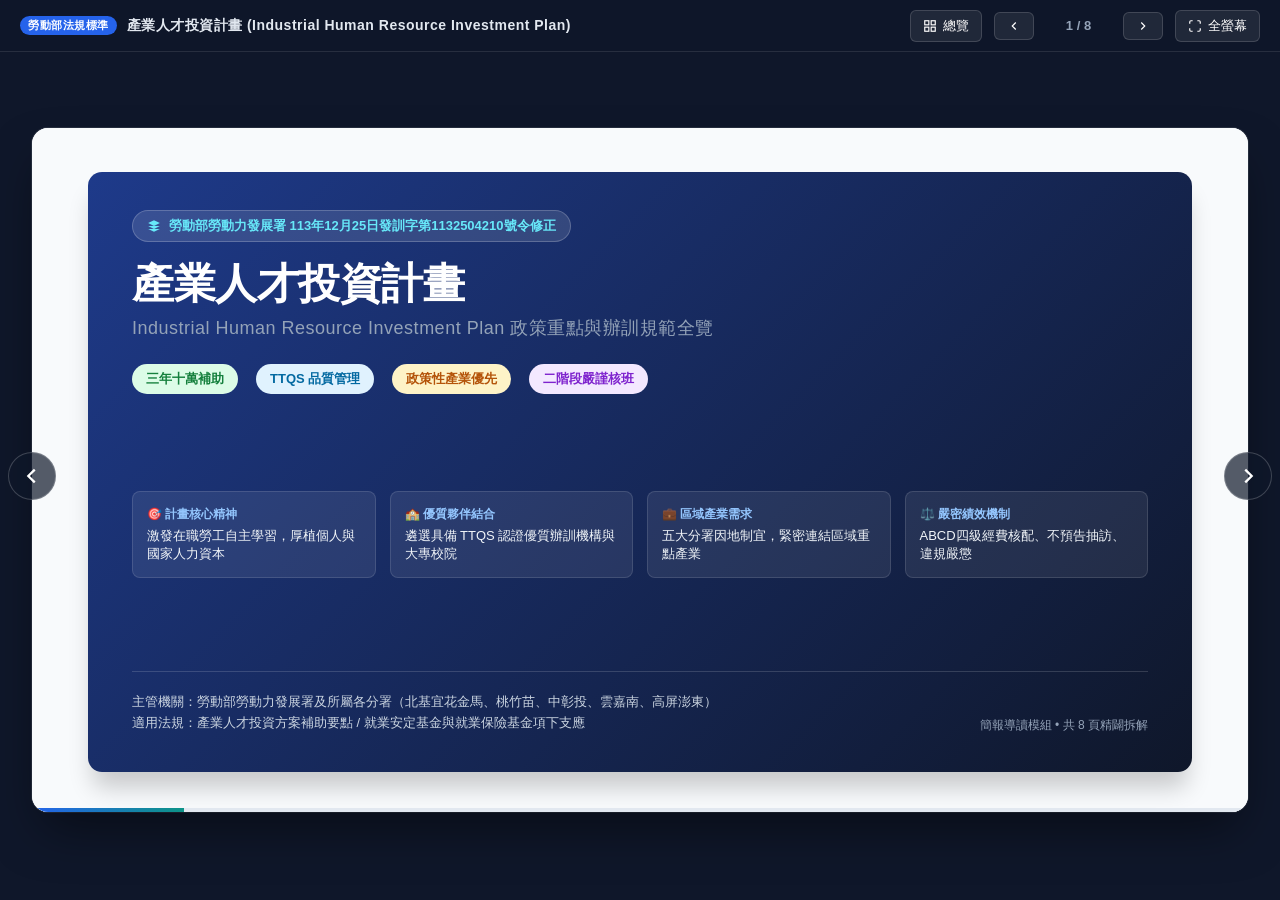
==== slides.html @ 77fb09bd "加上 M2-2 簡報" ====
<!DOCTYPE html>
<html lang="zh-TW">
<head>
  <meta charset="UTF-8">
  <meta name="viewport" content="width=device-width, initial-scale=1.0">
  <title>產業人才投資計畫 (Industrial Human Resource Investment Plan) - 核心重點與實務全覽</title>
  <style>
    :root {
      --primary: #1e3a8a;
      --primary-light: #3b82f6;
      --primary-dark: #172554;
      --accent: #0d9488;
      --accent-light: #14b8a6;
      --warning: #f59e0b;
      --danger: #ef4444;
      --success: #10b981;
      --bg-dark: #0f172a;
      --bg-card: #ffffff;
      --text-main: #1e293b;
      --text-muted: #64748b;
      --border: #e2e8f0;
      --slide-ratio: calc(16 / 9);
    }

    * {
      box-sizing: border-box;
      margin: 0;
      padding: 0;
    }

    body {
      font-family: -apple-system, BlinkMacSystemFont, "Segoe UI", Roboto, "PingFang TC", "Microsoft JhengHei", "Noto Sans TC", sans-serif;
      background-color: var(--bg-dark);
      color: var(--text-main);
      overflow: hidden;
      height: 100vh;
      display: flex;
      flex-direction: column;
      user-select: none;
    }

    /* Top presentation control bar */
    .top-bar {
      height: 52px;
      background: rgba(15, 23, 42, 0.95);
      backdrop-filter: blur(8px);
      border-bottom: 1px solid rgba(255, 255, 255, 0.1);
      display: flex;
      align-items: center;
      justify-content: space-between;
      padding: 0 20px;
      color: #e2e8f0;
      z-index: 100;
    }

    .top-title {
      font-size: 14px;
      font-weight: 600;
      letter-spacing: 0.5px;
      display: flex;
      align-items: center;
      gap: 10px;
    }

    .top-title .badge {
      background: #2563eb;
      color: #fff;
      font-size: 11px;
      padding: 2px 8px;
      border-radius: 12px;
      text-transform: uppercase;
    }

    .top-nav {
      display: flex;
      align-items: center;
      gap: 12px;
    }

    .btn-icon {
      background: rgba(255, 255, 255, 0.08);
      border: 1px solid rgba(255, 255, 255, 0.15);
      color: #fff;
      padding: 6px 12px;
      border-radius: 6px;
      cursor: pointer;
      font-size: 13px;
      font-weight: 500;
      display: inline-flex;
      align-items: center;
      gap: 6px;
      transition: all 0.2s;
    }

    .btn-icon:hover {
      background: rgba(255, 255, 255, 0.2);
      border-color: rgba(255, 255, 255, 0.3);
    }

    .slide-counter {
      font-size: 13px;
      font-weight: 600;
      color: #94a3b8;
      min-width: 65px;
      text-align: center;
    }

    /* Main Stage */
    .stage {
      flex: 1;
      display: flex;
      align-items: center;
      justify-content: center;
      padding: 24px 32px 36px;
      position: relative;
    }

    /* Slide container (16:9 ratio) */
    .slide-viewport {
      width: 100%;
      max-width: 1320px;
      aspect-ratio: 16 / 9;
      max-height: calc(100vh - 100px);
      position: relative;
      background: #ffffff;
      border-radius: 16px;
      box-shadow: 0 25px 50px -12px rgba(0, 0, 0, 0.5), 0 0 0 1px rgba(255, 255, 255, 0.1);
      overflow: hidden;
    }

    /* Slide Item */
    .slide {
      position: absolute;
      top: 0;
      left: 0;
      width: 100%;
      height: 100%;
      padding: 44px 56px 40px;
      display: none;
      flex-direction: column;
      background: #f8fafc;
      opacity: 0;
      transform: translateX(30px);
      transition: opacity 0.35s ease, transform 0.35s ease;
      overflow-y: auto;
    }

    .slide.active {
      display: flex;
      opacity: 1;
      transform: translateX(0);
    }

    /* Progress bar */
    .progress-bar-container {
      position: absolute;
      bottom: 0;
      left: 0;
      width: 100%;
      height: 4px;
      background: #e2e8f0;
    }

    .progress-bar {
      height: 100%;
      background: linear-gradient(90deg, #2563eb, #0d9488);
      width: 12.5%;
      transition: width 0.3s ease;
    }

    /* Typography & Header in Slide */
    .slide-header {
      margin-bottom: 24px;
      border-bottom: 2px solid #e2e8f0;
      padding-bottom: 14px;
      display: flex;
      justify-content: space-between;
      align-items: flex-end;
    }

    .slide-header .tagline {
      font-size: 13px;
      font-weight: 700;
      color: #2563eb;
      letter-spacing: 1px;
      text-transform: uppercase;
      margin-bottom: 4px;
    }

    .slide-header h2 {
      font-size: 28px;
      font-weight: 800;
      color: #0f172a;
      letter-spacing: -0.5px;
    }

    .slide-header .slide-num-tag {
      font-size: 26px;
      font-weight: 900;
      color: #cbd5e1;
    }

    .slide-content {
      flex: 1;
      display: flex;
      flex-direction: column;
      justify-content: center;
    }

    /* Floating Arrow Buttons on Stage */
    .nav-arrow {
      position: absolute;
      top: 50%;
      transform: translateY(-50%);
      width: 48px;
      height: 48px;
      border-radius: 50%;
      background: rgba(15, 23, 42, 0.7);
      border: 1px solid rgba(255, 255, 255, 0.2);
      color: #ffffff;
      display: flex;
      align-items: center;
      justify-content: center;
      cursor: pointer;
      z-index: 50;
      transition: all 0.2s;
    }

    .nav-arrow:hover {
      background: rgba(37, 99, 235, 0.9);
      transform: translateY(-50%) scale(1.1);
    }

    .nav-arrow.prev { left: 8px; }
    .nav-arrow.next { right: 8px; }

    /* Slide Layout Components */
    .grid-2 {
      display: grid;
      grid-template-columns: repeat(2, 1fr);
      gap: 24px;
    }

    .grid-3 {
      display: grid;
      grid-template-columns: repeat(3, 1fr);
      gap: 20px;
    }

    .grid-4 {
      display: grid;
      grid-template-columns: repeat(4, 1fr);
      gap: 16px;
    }

    .card {
      background: #ffffff;
      border: 1px solid #e2e8f0;
      border-radius: 12px;
      padding: 20px;
      box-shadow: 0 4px 6px -1px rgba(0, 0, 0, 0.05), 0 2px 4px -2px rgba(0, 0, 0, 0.05);
      display: flex;
      flex-direction: column;
    }

    .card-primary {
      border-top: 4px solid #2563eb;
    }

    .card-accent {
      border-top: 4px solid #0d9488;
    }

    .card-warning {
      border-top: 4px solid #f59e0b;
    }

    .card-danger {
      border-top: 4px solid #ef4444;
    }

    .card-title {
      font-size: 16px;
      font-weight: 700;
      color: #0f172a;
      margin-bottom: 10px;
      display: flex;
      align-items: center;
      gap: 8px;
    }

    .card-body {
      font-size: 13.5px;
      color: #334155;
      line-height: 1.6;
    }

    .list-styled {
      list-style: none;
    }

    .list-styled li {
      position: relative;
      padding-left: 18px;
      margin-bottom: 8px;
    }

    .list-styled li::before {
      content: "•";
      position: absolute;
      left: 2px;
      color: #2563eb;
      font-weight: bold;
      font-size: 18px;
      line-height: 1;
    }

    .pill {
      display: inline-block;
      padding: 3px 10px;
      border-radius: 9999px;
      font-size: 12px;
      font-weight: 600;
      background: #e0f2fe;
      color: #0369a1;
      margin-right: 6px;
      margin-bottom: 4px;
    }

    .pill-green { background: #dcfce7; color: #15803d; }
    .pill-amber { background: #fef3c7; color: #b45309; }
    .pill-purple { background: #f3e8ff; color: #7e22ce; }
    .pill-red { background: #fee2e2; color: #b91c1c; }

    /* Tables */
    .table-custom {
      width: 100%;
      border-collapse: collapse;
      font-size: 13px;
      background: #ffffff;
      border-radius: 8px;
      overflow: hidden;
      box-shadow: 0 1px 3px rgba(0,0,0,0.05);
    }

    .table-custom th, .table-custom td {
      padding: 10px 14px;
      text-align: left;
      border-bottom: 1px solid #f1f5f9;
    }

    .table-custom th {
      background: #f8fafc;
      font-weight: 700;
      color: #475569;
      font-size: 12px;
      text-transform: uppercase;
      border-bottom: 2px solid #e2e8f0;
    }

    .table-custom tr:hover td {
      background: #f8fafc;
    }

    /* Metric Highlight Box */
    .metric-box {
      text-align: center;
      padding: 16px 12px;
      background: linear-gradient(135deg, #eff6ff 0%, #dbeafe 100%);
      border-radius: 10px;
      border: 1px solid #bfdbfe;
    }

    .metric-val {
      font-size: 32px;
      font-weight: 800;
      color: #1d4ed8;
      line-height: 1.1;
    }

    .metric-sub {
      font-size: 12px;
      color: #475569;
      font-weight: 600;
      margin-top: 4px;
    }

    /* Timeline step */
    .timeline {
      display: flex;
      gap: 12px;
      margin-top: 8px;
    }

    .timeline-item {
      flex: 1;
      background: #ffffff;
      border: 1px solid #e2e8f0;
      border-radius: 10px;
      padding: 14px;
      position: relative;
    }

    .timeline-item::after {
      content: "➔";
      position: absolute;
      right: -14px;
      top: 50%;
      transform: translateY(-50%);
      color: #94a3b8;
      font-size: 14px;
      z-index: 10;
    }

    .timeline-item:last-child::after {
      display: none;
    }

    .timeline-step {
      font-size: 11px;
      font-weight: 700;
      color: #2563eb;
      text-transform: uppercase;
      margin-bottom: 4px;
    }

    .timeline-title {
      font-size: 14px;
      font-weight: 700;
      color: #0f172a;
      margin-bottom: 6px;
    }

    .timeline-desc {
      font-size: 12px;
      color: #64748b;
      line-height: 1.4;
    }

    /* Slide 1 Hero Banner */
    .hero-banner {
      background: linear-gradient(135deg, #1e3a8a 0%, #0f172a 100%);
      color: #ffffff;
      border-radius: 14px;
      padding: 38px 44px;
      display: flex;
      flex-direction: column;
      justify-content: space-between;
      height: 100%;
      box-shadow: 0 20px 25px -5px rgba(0, 0, 0, 0.2);
    }

    .hero-eyebrow {
      display: inline-flex;
      align-items: center;
      gap: 8px;
      background: rgba(255, 255, 255, 0.12);
      border: 1px solid rgba(255, 255, 255, 0.2);
      padding: 6px 14px;
      border-radius: 9999px;
      font-size: 13px;
      font-weight: 600;
      color: #67e8f9;
      margin-bottom: 18px;
      width: fit-content;
    }

    .hero-title {
      font-size: 42px;
      font-weight: 900;
      line-height: 1.15;
      letter-spacing: -0.5px;
      margin-bottom: 8px;
      background: linear-gradient(90deg, #ffffff 40%, #93c5fd 100%);
      -webkit-background-clip: text;
      -webkit-text-fill-color: transparent;
    }

    .hero-eng {
      font-size: 18px;
      color: #94a3b8;
      font-weight: 400;
      letter-spacing: 0.5px;
      margin-bottom: 24px;
    }

    .hero-footer {
      display: flex;
      justify-content: space-between;
      align-items: flex-end;
      border-top: 1px solid rgba(255, 255, 255, 0.15);
      padding-top: 20px;
    }

    .hero-meta {
      font-size: 13px;
      color: #cbd5e1;
      line-height: 1.6;
    }

    /* Overview Modal Grid */
    .overview-modal {
      display: none;
      position: fixed;
      top: 0;
      left: 0;
      width: 100vw;
      height: 100vh;
      background: rgba(15, 23, 42, 0.9);
      backdrop-filter: blur(12px);
      z-index: 1000;
      padding: 40px;
      overflow-y: auto;
    }

    .overview-modal.active {
      display: block;
    }

    .overview-grid {
      display: grid;
      grid-template-columns: repeat(4, 1fr);
      gap: 20px;
      max-width: 1200px;
      margin: 0 auto;
    }

    .overview-thumb {
      background: #ffffff;
      border-radius: 10px;
      padding: 16px;
      cursor: pointer;
      border: 2px solid transparent;
      transition: all 0.2s;
      display: flex;
      flex-direction: column;
      justify-content: space-between;
      height: 160px;
    }

    .overview-thumb:hover {
      border-color: #3b82f6;
      transform: translateY(-4px);
    }

    .overview-thumb.current {
      border-color: #2563eb;
      box-shadow: 0 0 0 3px rgba(37, 99, 235, 0.4);
    }

    .overview-thumb-title {
      font-size: 14px;
      font-weight: 700;
      color: #0f172a;
    }

    .overview-thumb-num {
      font-size: 12px;
      color: #64748b;
      font-weight: 600;
    }

    /* Print Styles: Make all slides print as 8 clean pages */
    @media print {
      body {
        background: #fff;
        height: auto;
        overflow: visible;
      }
      .top-bar, .nav-arrow, .progress-bar-container, .overview-modal {
        display: none !important;
      }
      .stage {
        padding: 0;
        display: block;
      }
      .slide-viewport {
        max-width: none;
        box-shadow: none;
        border-radius: 0;
        overflow: visible;
        aspect-ratio: auto;
        height: auto;
      }
      .slide {
        display: flex !important;
        opacity: 1 !important;
        position: relative !important;
        page-break-after: always;
        height: 100vh;
        max-height: 100vh;
        box-sizing: border-box;
      }
    }
  </style>
</head>
<body>

  <!-- Top Navigation & Status Bar -->
  <div class="top-bar">
    <div class="top-title">
      <span class="badge">勞動部法規標準</span>
      <span>產業人才投資計畫 (Industrial Human Resource Investment Plan)</span>
    </div>
    <div class="top-nav">
      <button class="btn-icon" onclick="toggleOverview()" title="投影片總覽 (快捷鍵: O 或 Esc)">
        <svg width="14" height="14" viewBox="0 0 24 24" fill="none" stroke="currentColor" stroke-width="2"><rect x="3" y="3" width="7" height="7"></rect><rect x="14" y="3" width="7" height="7"></rect><rect x="14" y="14" width="7" height="7"></rect><rect x="3" y="14" width="7" height="7"></rect></svg>
        總覽
      </button>
      <button class="btn-icon" onclick="prevSlide()" title="上一張 (Left Arrow / Backspace)">
        <svg width="14" height="14" viewBox="0 0 24 24" fill="none" stroke="currentColor" stroke-width="2"><path d="M15 18l-6-6 6-6"/></svg>
      </button>
      <div class="slide-counter" id="slideIndicator">1 / 8</div>
      <button class="btn-icon" onclick="nextSlide()" title="下一張 (Right Arrow / Space)">
        <svg width="14" height="14" viewBox="0 0 24 24" fill="none" stroke="currentColor" stroke-width="2"><path d="M9 18l6-6-6-6"/></svg>
      </button>
      <button class="btn-icon" onclick="toggleFullScreen()" title="全螢幕切換 (快捷鍵: F)">
        <svg width="14" height="14" viewBox="0 0 24 24" fill="none" stroke="currentColor" stroke-width="2"><path d="M8 3H5a2 2 0 0 0-2 2v3m18 0V5a2 2 0 0 0-2-2h-3m0 18h3a2 2 0 0 0 2-2v-3M3 16v3a2 2 0 0 0 2 2h3"/></svg>
        全螢幕
      </button>
    </div>
  </div>

  <!-- Stage -->
  <div class="stage">
    <!-- Floating Nav Arrows -->
    <div class="nav-arrow prev" onclick="prevSlide()" title="上一頁 (←)">
      <svg width="22" height="22" viewBox="0 0 24 24" fill="none" stroke="currentColor" stroke-width="2.5"><path d="M15 19l-7-7 7-7"/></svg>
    </div>
    <div class="nav-arrow next" onclick="nextSlide()" title="下一頁 (→)">
      <svg width="22" height="22" viewBox="0 0 24 24" fill="none" stroke="currentColor" stroke-width="2.5"><path d="M9 5l7 7-7 7"/></svg>
    </div>

    <!-- Presentation Viewport (16:9) -->
    <div class="slide-viewport">

      <!-- SLIDE 1: 封面與核心架構 -->
      <div class="slide active" id="slide-1">
        <div class="hero-banner">
          <div>
            <div class="hero-eyebrow">
              <svg width="14" height="14" viewBox="0 0 24 24" fill="currentColor"><path d="M12 2L2 7l10 5 10-5-10-5zM2 17l10 5 10-5M2 12l10 5 10-5"/></svg>
              勞動部勞動力發展署 113年12月25日發訓字第1132504210號令修正
            </div>
            <h1 class="hero-title">產業人才投資計畫</h1>
            <div class="hero-eng">Industrial Human Resource Investment Plan 政策重點與辦訓規範全覽</div>

            <div style="display: flex; gap: 12px; margin-top: 10px;">
              <span class="pill pill-green" style="font-size: 13px; padding: 6px 14px;">三年十萬補助</span>
              <span class="pill" style="font-size: 13px; padding: 6px 14px;">TTQS 品質管理</span>
              <span class="pill pill-amber" style="font-size: 13px; padding: 6px 14px;">政策性產業優先</span>
              <span class="pill pill-purple" style="font-size: 13px; padding: 6px 14px;">二階段嚴謹核班</span>
            </div>
          </div>

          <div style="display: grid; grid-template-columns: repeat(4, 1fr); gap: 14px; margin: 24px 0;">
            <div style="background: rgba(255,255,255,0.08); padding: 14px; border-radius: 8px; border: 1px solid rgba(255,255,255,0.12);">
              <div style="font-size: 12px; color: #93c5fd; font-weight: 700;">🎯 計畫核心精神</div>
              <div style="font-size: 13px; margin-top: 4px; color: #f1f5f9;">激發在職勞工自主學習，厚植個人與國家人力資本</div>
            </div>
            <div style="background: rgba(255,255,255,0.08); padding: 14px; border-radius: 8px; border: 1px solid rgba(255,255,255,0.12);">
              <div style="font-size: 12px; color: #93c5fd; font-weight: 700;">🏫 優質夥伴結合</div>
              <div style="font-size: 13px; margin-top: 4px; color: #f1f5f9;">遴選具備 TTQS 認證優質辦訓機構與大專校院</div>
            </div>
            <div style="background: rgba(255,255,255,0.08); padding: 14px; border-radius: 8px; border: 1px solid rgba(255,255,255,0.12);">
              <div style="font-size: 12px; color: #93c5fd; font-weight: 700;">💼 區域產業需求</div>
              <div style="font-size: 13px; margin-top: 4px; color: #f1f5f9;">五大分署因地制宜，緊密連結區域重點產業</div>
            </div>
            <div style="background: rgba(255,255,255,0.08); padding: 14px; border-radius: 8px; border: 1px solid rgba(255,255,255,0.12);">
              <div style="font-size: 12px; color: #93c5fd; font-weight: 700;">⚖️ 嚴密績效機制</div>
              <div style="font-size: 13px; margin-top: 4px; color: #f1f5f9;">ABCD四級經費核配、不預告抽訪、違規嚴懲</div>
            </div>
          </div>

          <div class="hero-footer">
            <div class="hero-meta">
              主管機關：勞動部勞動力發展署及所屬各分署（北基宜花金馬、桃竹苗、中彰投、雲嘉南、高屏澎東）<br>
              適用法規：產業人才投資方案補助要點 / 就業安定基金與就業保險基金項下支應
            </div>
            <div style="font-size: 12px; color: #94a3b8; text-align: right;">
              簡報導讀模組 • 共 8 頁精闢拆解
            </div>
          </div>
        </div>
      </div>

      <!-- SLIDE 2: 參訓對象與補助標準 -->
      <div class="slide" id="slide-2">
        <div class="slide-header">
          <div>
            <div class="tagline">Trainee Eligibility & Subsidies</div>
            <h2>參訓對象資格與補助標準 (條文第4~7點)</h2>
          </div>
          <div class="slide-num-tag">02</div>
        </div>

        <div class="slide-content">
          <div class="grid-3" style="margin-bottom: 20px;">
            <!-- 卡片 1: 參訓身分資格 -->
            <div class="card card-primary">
              <div class="card-title">
                <span class="pill pill-green">法定門檻</span> 參訓勞工身分資格
              </div>
              <div class="card-body">
                <ul class="list-styled">
                  <li><strong>年齡基準</strong>：年滿 <strong>15 歲以上</strong>（以開訓日為基準日）。</li>
                  <li><strong>在職投保身分</strong>：具備下列保險之在職被保險人：
                    <div style="margin: 4px 0 6px;"><span class="pill">勞工保險</span><span class="pill">就業保險</span><span class="pill">職災保險</span><span class="pill">農民健保</span></div>
                  </li>
                  <li><strong>國籍與居留條件</strong>：
                    <ul style="padding-left: 14px; font-size: 12.5px; color: #475569;">
                      <li>本國籍勞工</li>
                      <li>與設有戶籍國民結婚並獲准在臺工作者 (陸港澳配/外配)</li>
                      <li>持工作許可之泰緬印尼無國籍國民、人口販運被害人</li>
                    </ul>
                  </li>
                </ul>
              </div>
            </div>

            <!-- 卡片 2: 補助額度與雙軌成數 -->
            <div class="card card-accent">
              <div class="card-title">
                <span class="pill">核心利多</span> 補助額度與成數
              </div>
              <div class="card-body">
                <div class="metric-box" style="margin-bottom: 12px;">
                  <div class="metric-val">100,000 元</div>
                  <div class="metric-sub">每位學員 3 年內累計最高補助上限</div>
                </div>
                <div style="font-size: 13px;">
                  <div style="display:flex; justify-content:space-between; padding: 6px 0; border-bottom: 1px dashed #cbd5e1;">
                    <strong>一般在職學員</strong>
                    <span style="color:#2563eb; font-weight:700;">補助 80% (自付 20%)</span>
                  </div>
                  <div style="display:flex; justify-content:space-between; padding: 6px 0;">
                    <strong>特定對象弱勢族群</strong>
                    <span style="color:#0d9488; font-weight:700;">全額補助 100%</span>
                  </div>
                  <p style="font-size: 11.5px; color: #64748b; margin-top: 4px;">
                    ※ 3年計算自初次參訓開訓日起算，滿期後重新起算。
                  </p>
                </div>
              </div>
            </div>

            <!-- 卡片 3: 特定對象與請領要件 -->
            <div class="card card-warning">
              <div class="card-title">
                <span class="pill pill-amber">關鍵規範</span> 100% 全額補助對象與門檻
              </div>
              <div class="card-body">
                <div style="font-size: 12px; background: #fffbeb; padding: 8px; border-radius: 6px; margin-bottom: 8px; border: 1px solid #fef3c7;">
                  <strong>特定對象名單：</strong><br>
                  低收入戶/中低收入戶、身心障礙者、原住民、中高齡者(45~65歲)、高齡者(逾65歲)、獨力負擔家計者、家暴受害者、更生受保護人、犯罪被害受重傷/死亡遺屬等。
                </div>
                <div style="font-size: 13px; font-weight:700; color:#b45309; margin-bottom:4px;">請領補助 3 大必備要件：</div>
                <ul class="list-styled" style="font-size: 12.5px;">
                  <li><strong>缺席時數未超過總時數 1/5</strong> (出席率需達 80% 以上)</li>
                  <li><strong>考核成績合格</strong> 並取得結訓證書或學分證明</li>
                  <li><strong>填寫參訓學員意見調查表</strong></li>
                </ul>
              </div>
            </div>
          </div>

          <div style="background: #f1f5f9; padding: 12px 18px; border-radius: 8px; font-size: 12.5px; color: #475569; display: flex; align-items: center; justify-content: space-between;">
            <div>
              ⚠️ <strong>參訓禁忌</strong>：參加政府失業者職前訓練補助期間，不得重複申領本計畫補助（受訓中非自願失業除外）；授課時段重疊者以一班為限。
            </div>
            <div style="font-weight: 600; color: #1e3a8a;">條文依據：第 5、6、7 點</div>
          </div>
        </div>
      </div>

      <!-- SLIDE 3: 辦訓單位申請資格與限制 -->
      <div class="slide" id="slide-3">
        <div class="slide-header">
          <div>
            <div class="tagline">Training Provider Qualifications</div>
            <h2>辦訓單位資格條件與禁制紅線 (條文第3、11、17點)</h2>
          </div>
          <div class="slide-num-tag">03</div>
        </div>

        <div class="slide-content">
          <div class="grid-2" style="gap: 24px; margin-bottom: 18px;">
            <!-- 資格要求 -->
            <div class="card card-primary">
              <div class="card-title">
                <span class="pill pill-green">申請資格</span> 合格辦訓機構條件
              </div>
              <div class="card-body">
                <div style="margin-bottom: 12px;">
                  <strong style="color: #1e293b;">1. 法定合格機構主體（二擇一）：</strong>
                  <ul class="list-styled" style="margin-top: 6px;">
                    <li><strong>教育部核准設立之大專校院</strong>（校本部、分校）。</li>
                    <li><strong>依法設立 2 年以上之法人團體</strong>：職業訓練機構、工業團體、商業團體、農民團體、漁民團體、研究機構、財團法人、公益社團法人。</li>
                  </ul>
                </div>
                <div style="margin-bottom: 12px;">
                  <strong style="color: #1e293b;">2. TTQS 評核硬門檻：</strong>
                  <div style="background: #eff6ff; padding: 10px; border-radius: 6px; margin-top: 4px; font-size: 13px; border: 1px solid #bfdbfe;">
                    持受理截止日前 <strong>120 日內</strong> 本署 TTQS 訓練機構版 <strong>「通過(含)以上」</strong> 有效證書，且於各計畫開訓日仍有效。
                  </div>
                </div>
                <div>
                  <strong style="color: #1e293b;">3. 內部編制要求：</strong>
                  <p style="font-size: 13px; color: #475569; margin-top: 4px;">
                    章程任務須含辦理訓練項目，且須編制<strong>專職人員</strong>辦理計畫。
                  </p>
                </div>
              </div>
            </div>

            <!-- 紅線禁忌與場地要求 -->
            <div class="card card-danger">
              <div class="card-title">
                <span class="pill pill-red">嚴格排除</span> 禁制條款與場地消安
              </div>
              <div class="card-body">
                <div style="background: #fef2f2; border: 1px solid #fecaca; border-radius: 8px; padding: 12px; margin-bottom: 12px;">
                  <strong style="color: #b91c1c; font-size: 14px;">⛔ 資格重大排除紅線：</strong>
                  <ul class="list-styled" style="margin-top: 6px; font-size: 13px;">
                    <li><strong>非屬勞工團體</strong>：依法嚴格排除各級勞工團體（工會組織）之申請。</li>
                    <li><strong>D 級機構排除</strong>：最近一次審查計分表核列辦訓等級為 <strong>D 級者，不得申請</strong>。</li>
                    <li><strong>禁止轉包/代辦</strong>：核定後應自行辦理，嚴禁將課程部分或全部轉讓他人或代他單位辦理。</li>
                    <li><strong>不得僅限會員參訓</strong>：必須公開開放符合條件之各界勞工報名。</li>
                  </ul>
                </div>

                <div>
                  <strong style="color: #1e293b;">場地消安建安規定 (第19點)：</strong>
                  <p style="font-size: 12.5px; color: #64748b; margin-top: 4px;">
                    辦訓場地須檢附有效「<strong>消防安全設備檢修申報受理單</strong>」與「<strong>建築物防火避難設施與設備安檢結果</strong>」合格影本；公立學校或政府機構場地租借需備機關同意函。
                  </p>
                </div>
              </div>
            </div>
          </div>

          <div class="card" style="background: #f8fafc; border: 1px dashed #cbd5e1; padding: 12px 18px;">
            <div style="display:flex; justify-content:space-between; align-items:center;">
              <span style="font-size: 13px; color: #334155;">
                📍 <strong>場地轄區限制 (第17點)</strong>：以單位立案服務區域為優先，<strong>不得跨越分署服務轄區</strong>；大專校院以校本部、分校及教育部核定地點為限。
              </span>
              <span class="pill pill-purple">立案區域原則</span>
            </div>
          </div>
        </div>
      </div>

      <!-- SLIDE 4: 課程規格、時數與師資標準 -->
      <div class="slide" id="slide-4">
        <div class="slide-header">
          <div>
            <div class="tagline">Curriculum & Faculty Criteria</div>
            <h2>課程規劃、班級規格與師資標準 (條文第9~15點、附件一)</h2>
          </div>
          <div class="slide-num-tag">04</div>
        </div>

        <div class="slide-content">
          <div class="grid-3" style="margin-bottom: 16px;">
            <!-- 範疇與類別 -->
            <div class="card card-primary">
              <div class="card-title"><span class="pill">課程範疇</span> 5大專業領域與班別</div>
              <div class="card-body">
                <div style="font-size: 13px; margin-bottom: 10px;">
                  <strong>重點培訓範疇 (第9點)：</strong>
                  <div style="margin-top: 6px;">
                    <span class="pill">數位能力課程</span>
                    <span class="pill">研發創新課程</span>
                    <span class="pill">專業技術課程</span>
                    <span class="pill">國際溝通能力</span>
                    <span class="pill">管理經營課程</span>
                  </div>
                </div>
                <div style="font-size: 12.5px; color: #475569;">
                  <strong>課程類別 (第10點)：</strong><br>
                  • <strong>學分班</strong>：大專校院實務應用導向<br>
                  • <strong>非學分班</strong>：專業職訓機構/法人辦理<br>
                  <span style="color:#b91c1c; font-weight:600;">※ 不受理托育人員與照服員班次</span>
                </div>
              </div>
            </div>

            <!-- 班級規模與時數 -->
            <div class="card card-accent">
              <div class="card-title"><span class="pill pill-green">班次規格</span> 嚴格規格標準</div>
              <div class="card-body">
                <table class="table-custom">
                  <tr>
                    <td><strong>訓練時數</strong></td>
                    <td><strong>16 ~ 144 小時</strong> (以不超過4個月為限)</td>
                  </tr>
                  <tr>
                    <td><strong>核定人數</strong></td>
                    <td>上限 <strong>40 人 / 班</strong></td>
                  </tr>
                  <tr>
                    <td><strong>自費人數</strong></td>
                    <td>非本計畫補助人數 <strong>&le; 20%</strong></td>
                  </tr>
                  <tr>
                    <td><strong>企業集中限制</strong></td>
                    <td>同投保單位員工 <strong>不得超過 1/2</strong></td>
                  </tr>
                  <tr>
                    <td><strong>開訓期程</strong></td>
                    <td>上半年 1/1~6/30；下半年 7/1~12/31</td>
                  </tr>
                </table>
              </div>
            </div>

            <!-- 師資助教標準 -->
            <div class="card card-warning">
              <div class="card-title"><span class="pill pill-amber">附件一</span> 師資及助教資格審查</div>
              <div class="card-body" style="font-size: 12px; line-height: 1.5;">
                <strong style="color: #1e293b;">👨‍🏫 授課師資 3 大進路：</strong>
                <ul class="list-styled" style="margin-top: 4px;">
                  <li><strong>教師資格</strong>：具教(講)師證書、博士學位、或碩士1年/大學2年/專科3年大專專任教職。</li>
                  <li><strong>專業技術</strong>：甲級技術士/高考及格；或大學/專科2年/高職4年實務加乙級證照。</li>
                  <li><strong>業界專家</strong>：特殊造詣師傅教學/技術累計達 5 年以上；大專畢業界任職 2 年以上。</li>
                </ul>
                <div style="border-top: 1px dashed #cbd5e1; padding-top: 6px; margin-top: 6px;">
                  <strong>助教條件</strong>：大專證照/2年技術、相關科系任職1年、高職3年或特殊師傅3年。
                </div>
              </div>
            </div>
          </div>

          <div style="background: #eff6ff; border: 1px solid #bfdbfe; padding: 10px 16px; border-radius: 8px; display: flex; justify-content: space-between; align-items: center; font-size: 12.5px;">
            <div>
              ⭐ <strong>政策性產業特惠 (第12點)</strong>：符合政府推動政策性產業之課程，經費編列<strong>不受上限限制</strong>，並享有分署<strong>優先核班</strong>優勢！
            </div>
            <span class="pill pill-green">無經費上限限制</span>
          </div>
        </div>
      </div>

      <!-- SLIDE 5: 二階段審查與經費核配機制 -->
      <div class="slide" id="slide-5">
        <div class="slide-header">
          <div>
            <div class="tagline">Review Process & Budget Allocation</div>
            <h2>二階段審查機制與經費分級核配 (條文第21點、附件二)</h2>
          </div>
          <div class="slide-num-tag">05</div>
        </div>

        <div class="slide-content">
          <div class="timeline" style="margin-bottom: 22px;">
            <div class="timeline-item">
              <div class="timeline-step">Step 1 • 書面檢核</div>
              <div class="timeline-title">分署書面檢核資格</div>
              <div class="timeline-desc">檢核辦訓單位資格、消安建安證照、TTQS證書等；不合規定限期補正，逾期不予審查。</div>
            </div>
            <div class="timeline-item">
              <div class="timeline-step">Step 2 • 第一階段</div>
              <div class="timeline-title">分區審查小組實質審查</div>
              <div class="timeline-desc">由分署長主持、敦聘產官學勞 5~22 位專家實質審查課程時數、師資專業、經費合理性。通過者納入核班範圍。</div>
            </div>
            <div class="timeline-item">
              <div class="timeline-step">Step 3 • 第二階段</div>
              <div class="timeline-title">審查計分表量化分級</div>
              <div class="timeline-desc">依前年度執行績效、管理品質及滿意度計算總分，依常態排序分為 A、B、C、D 四級核配經費。</div>
            </div>
            <div class="timeline-item">
              <div class="timeline-step">Step 4 • 公告核班</div>
              <div class="timeline-title">核定班次公告與備查</div>
              <div class="timeline-desc">報勞動力發展署備查後正式發函通知；享有 10 日法定申復權益。</div>
            </div>
          </div>

          <!-- 分級配額矩陣 -->
          <div class="card card-primary" style="margin-bottom: 14px;">
            <div class="card-title" style="justify-content: space-between;">
              <span>📊 各等級訓練單位預算核配比例標準 (附件二 第六點)</span>
              <span style="font-size: 12px; color: #64748b; font-weight: 500;">依分署審查計分表總分由高至低常態百分比劃分</span>
            </div>
            <div class="card-body">
              <table class="table-custom">
                <thead>
                  <tr>
                    <th>等級</th>
                    <th>分署排序區間</th>
                    <th>核配總預算經費比率</th>
                    <th>特別核配與限制說明</th>
                  </tr>
                </thead>
                <tbody>
                  <tr>
                    <td><span class="pill pill-green" style="font-size: 14px; font-weight: 800;">A 級</span></td>
                    <td><strong>前 25% (含)</strong></td>
                    <td style="color:#15803d; font-weight: 800; font-size: 16px;">50% 總經費</td>
                    <td>頂尖優質單位，享有最高辦訓班次與預算配額</td>
                  </tr>
                  <tr>
                    <td><span class="pill" style="font-size: 14px; font-weight: 800;">B 級</span></td>
                    <td><strong>25% (不含) ~ 55% (含)</strong></td>
                    <td style="color:#2563eb; font-weight: 800; font-size: 16px;">30% 總經費</td>
                    <td>表現良好穩定之主力辦訓單位</td>
                  </tr>
                  <tr>
                    <td><span class="pill pill-amber" style="font-size: 14px; font-weight: 800;">C 級</span></td>
                    <td><strong>55% (不含) ~ 90% (含)</strong></td>
                    <td style="color:#b45309; font-weight: 800; font-size: 16px;">20% 總經費</td>
                    <td>併計<strong>首次申辦本計畫之合格新單位</strong>（初次申辦一律列最低額度）</td>
                  </tr>
                  <tr>
                    <td><span class="pill pill-red" style="font-size: 14px; font-weight: 800;">D 級</span></td>
                    <td><strong>90% (不含) ~ 100% (含)</strong></td>
                    <td style="color:#b91c1c; font-weight: 800; font-size: 16px;">0% (不予核配)</td>
                    <td><strong>落入後 10% 者不予核配經費</strong>，且次年度不得再提出申請</td>
                  </tr>
                </tbody>
              </table>
            </div>
          </div>

          <div style="background: #f0fdf4; border: 1px solid #bbf7d0; padding: 10px 16px; border-radius: 8px; font-size: 12.5px; color: #166534; display: flex; justify-content: space-between; align-items: center;">
            <div>
              💡 <strong>iCAP 職能導向課程特惠</strong>：課程獲本署職能導向課程品質認證 (iCAP) 者，<strong>3 年內優先核定</strong>，經費額度<strong>不計入</strong>各等級核配額度內（每次每認證限 1 班）！
            </div>
            <span class="pill pill-green">額外獨立核班</span>
          </div>
        </div>
      </div>

      <!-- SLIDE 6: 年度審查計分表量化指標剖析 -->
      <div class="slide" id="slide-6">
        <div class="slide-header">
          <div>
            <div class="tagline">Scorecard Analytics</div>
            <h2>年度審查計分表指標架構剖析 (附件三 完整解讀)</h2>
          </div>
          <div class="slide-num-tag">06</div>
        </div>

        <div class="slide-content">
          <div class="grid-3" style="margin-bottom: 18px;">
            <!-- 指標 I -->
            <div class="card card-primary">
              <div class="card-title" style="justify-content: space-between;">
                <span>I. 前年度訓練執行量</span>
                <span class="pill">權重 13%</span>
              </div>
              <div class="card-body">
                <div style="margin-bottom: 12px; background: #f8fafc; padding: 10px; border-radius: 6px;">
                  <div style="display:flex; justify-content:space-between; font-weight:700;">
                    <span>1-1 開班率</span>
                    <span style="color:#2563eb;">5%</span>
                  </div>
                  <div style="font-size: 12px; color: #64748b; margin-top: 2px;">
                    計算方式：實際開班數 / 核定總班數
                  </div>
                </div>

                <div style="background: #f8fafc; padding: 10px; border-radius: 6px;">
                  <div style="display:flex; justify-content:space-between; font-weight:700;">
                    <span>1-2 訓練人次達成率</span>
                    <span style="color:#2563eb;">8%</span>
                  </div>
                  <div style="font-size: 12px; color: #64748b; margin-top: 2px;">
                    計算方式：實際開訓人次 / 核定總人次
                  </div>
                </div>
                <p style="font-size: 12px; color: #475569; margin-top: 10px;">
                  ※ 招訓能力是基礎指標，避免核班後流班或招生嚴重不足。
                </p>
              </div>
            </div>

            <!-- 指標 II (權重之王) -->
            <div class="card card-accent" style="grid-column: span 1;">
              <div class="card-title" style="justify-content: space-between;">
                <span>II. 訓練計畫執行及管理</span>
                <span class="pill pill-green">核心 67%</span>
              </div>
              <div class="card-body" style="font-size: 12.5px;">
                <div style="border-left: 3px solid #0d9488; padding-left: 8px; margin-bottom: 8px;">
                  <strong>2-1 資料建置及維護 (28%)</strong><br>
                  • 各項函送資料/登錄時效 (11%)<br>
                  • 資料內容及登錄正確性 (10%)<br>
                  • 訓練計畫變更項次數 (7%)
                </div>

                <div style="border-left: 3px solid #0d9488; padding-left: 8px; margin-bottom: 8px;">
                  <strong>2-2 督導與考核 (34%)</strong><br>
                  • 學員管理規範落實 (4%)<br>
                  • <strong>課程辦理情形 (30%)</strong> (訪視稽核、現場巡查、教學落實)
                </div>

                <div style="border-left: 3px solid #0d9488; padding-left: 8px;">
                  <strong>2-3 計畫參與度 (5%)</strong><br>
                  • 說明會、訓練及相關會議出席率 (5%)
                </div>
              </div>
            </div>

            <!-- 指標 III & IV -->
            <div class="card card-warning">
              <div class="card-title" style="justify-content: space-between;">
                <span>III. 品質成效 & IV. 加分</span>
                <span class="pill pill-amber">成效 15% + 加分</span>
              </div>
              <div class="card-body">
                <div style="margin-bottom: 12px;">
                  <strong style="color: #1e293b;">III. 訓練品質及成效 (15%)：</strong>
                  <div style="background: #fffbeb; padding: 8px 10px; border-radius: 6px; margin-top: 4px; font-size: 12.5px;">
                    <div style="display:flex; justify-content:space-between;">
                      <span>3-1 最近一次 TTQS 評核等級</span>
                      <strong style="color:#b45309;">10%</strong>
                    </div>
                    <div style="display:flex; justify-content:space-between; margin-top: 4px;">
                      <span>3-2 參訓學員滿意程度</span>
                      <strong style="color:#b45309;">5%</strong>
                    </div>
                  </div>
                </div>

                <div>
                  <strong style="color: #1e293b;">IV. 額外加分項目：</strong>
                  <div style="font-size: 12px; color: #475569; margin-top: 4px; line-height: 1.5;">
                    配合勞動部重要職業訓練政策、配合推動國家政策性產業課程或取得特殊認證表現卓越者另予額外加分。
                  </div>
                </div>
              </div>
            </div>
          </div>

          <div style="background: #f8fafc; border: 1px solid #e2e8f0; border-radius: 8px; padding: 12px 18px; display: flex; align-items: center; justify-content: space-between;">
            <div style="font-size: 13px; color: #334155;">
              🎯 <strong>高分決戰點</strong>：指標 II 的「<strong>課程辦理情形 (30%)</strong>」與「<strong>行政登錄時效/正確性 (21%)</strong>」合計高達 51%！行政零失誤與課堂無缺失是進入 A 級的關鍵。
            </div>
            <span class="pill pill-purple">A級晉升心法</span>
          </div>
        </div>
      </div>

      <!-- SLIDE 7: 申復機制、退費規範與罰則體系 -->
      <div class="slide" id="slide-7">
        <div class="slide-header">
          <div>
            <div class="tagline">Compliance, Appeals & Penalties</div>
            <h2>核定申復、退費機制與重大處分 (條文第23、30~42點、附件四)</h2>
          </div>
          <div class="slide-num-tag">07</div>
        </div>

        <div class="slide-content">
          <div class="grid-3" style="margin-bottom: 16px;">
            <!-- 申復作業流程 -->
            <div class="card card-primary">
              <div class="card-title"><span class="pill">附件四</span> 審查結果申復要領</div>
              <div class="card-body" style="font-size: 12.5px;">
                <ul class="list-styled">
                  <li><strong>提出期限</strong>：公告次日起 <strong>10 日內</strong> 書面具名送達原分署，<strong>申復以一次為限</strong>。</li>
                  <li><strong>必要要件</strong>：載明理由佐證、<strong>負責人及單位雙用印</strong>；補正限 3 日內完成。</li>
                  <li><strong>申復審議會</strong>：分署長召集 3~11 人外聘專家小組，<strong>原審查委員依法迴避</strong>。</li>
                  <li><strong>審議原則</strong>：採<strong>書面審議</strong>，不涉及計畫重審。申復通過納入原等級配額核班。</li>
                </ul>
              </div>
            </div>

            <!-- 退費規範 -->
            <div class="card card-warning">
              <div class="card-title"><span class="pill pill-amber">退費機制</span> 學員 vs 單位責任</div>
              <div class="card-body" style="font-size: 12px;">
                <div style="margin-bottom: 8px;">
                  <strong style="color: #b45309;">學員個人因素退費 (第30點)：</strong><br>
                  • 開訓日前：非學分班扣除 &le;5% 費用，餘額退還；學分班依教育部規定。<br>
                  • 已開訓但未達總時數 1/3：退還 50%。<br>
                  • 已逾總時數 1/3：<strong>不予退費</strong>。
                </div>
                <div style="border-top: 1px dashed #cbd5e1; padding-top: 6px;">
                  <strong style="color: #b91c1c;">單位因素退費 (第31點 - 全額退費)：</strong><br>
                  未開班、未如期開班、資格審查疏失致退訓、分署撤銷核定者，<strong>100%全數退還學員</strong>且手續費由單位負擔！
                </div>
              </div>
            </div>

            <!-- 罰則體系 -->
            <div class="card card-danger">
              <div class="card-title"><span class="pill pill-red">法律責任</span> 違規停權與處分</div>
              <div class="card-body" style="font-size: 12px;">
                <strong style="color: #1e293b;">👤 學員處分：</strong>
                <p style="color:#64748b; margin-bottom: 6px;">
                  • 偽造文書/冒名參訓：<strong>停權 2 年</strong>，追繳並移送行政執行。<br>
                  • 簽到不符/代簽名：<strong>停權 1 年</strong>。
                </p>

                <strong style="color: #b91c1c;">🏢 訓練單位重大處分：</strong>
                <p style="color:#64748b;">
                  • <strong>停權 1 年</strong>：超收費用、拒絕稽核、違反個資法、招生不實、行政違法。<br>
                  • <strong>停權 2 年</strong>：轉包轉讓、人頭虛報、重複請領補助、重大傷病、<strong>未妥善保存憑證10年/未退繳差額</strong>。
                </p>
              </div>
            </div>
          </div>

          <div style="background: #fef2f2; border: 1px solid #fecaca; border-radius: 8px; padding: 10px 16px; font-size: 12.5px; color: #991b1b; display: flex; align-items: center; justify-content: space-between;">
            <div>
              ⚖️ <strong>單據保存法定責任 (第42點)</strong>：支用單據必須<strong>妥善保存十年</strong>！若遇提前銷毀毀損須函報分署同意；結訓有差額須於30日內主動繳回。
            </div>
            <span class="pill pill-red">保存 10 年</span>
          </div>
        </div>
      </div>

      <!-- SLIDE 8: 辦訓單位全年度實務作業指南與時程檢核 -->
      <div class="slide" id="slide-8">
        <div class="slide-header">
          <div>
            <div class="tagline">Execution Timeline & Best Practices</div>
            <h2>全年度實務作業時程檢核與辦訓指南 (第16~34點)</h2>
          </div>
          <div class="slide-num-tag">08</div>
        </div>

        <div class="slide-content">
          <!-- 關鍵流程與時效 -->
          <div class="timeline" style="margin-bottom: 20px;">
            <div class="timeline-item">
              <div class="timeline-step">階段 1 • 提案申請</div>
              <div class="timeline-title">公文遞件提案</div>
              <div class="timeline-desc">備函檢附 12 項必備文件 (班別表、場地消安、師資資歷、TTQS證書等) 報送轄區分署。</div>
            </div>
            <div class="timeline-item">
              <div class="timeline-step">階段 2 • 招訓準備</div>
              <div class="timeline-title">簡章備查與招生</div>
              <div class="timeline-desc">簡章公告前函報備查；確實審查學員勞保在職身分、全額收費簽約、同公司不得超半數。</div>
            </div>
            <div class="timeline-item">
              <div class="timeline-step">階段 3 • 開訓報備</div>
              <div class="timeline-title" style="color:#2563eb;">開訓後 14 日內</div>
              <div class="timeline-desc">函送開班學員名冊、投保狀況檢核表、契約書影本及全額補助證明等送轄區分署備查。</div>
            </div>
            <div class="timeline-item">
              <div class="timeline-step">階段 4 • 結訓請領</div>
              <div class="timeline-title" style="color:#0d9488;">結訓後 21 日內</div>
              <div class="timeline-desc">函送出席紀錄、發票收據、簽到退與日誌、結訓證書影本，分署審核直撥學員個人帳戶。</div>
            </div>
          </div>

          <!-- 3大最佳實務指南 -->
          <div class="grid-3" style="margin-bottom: 14px;">
            <div class="card card-primary">
              <div class="card-title">
                <span class="pill">策略 1</span> 錨定國家政策性產業
              </div>
              <div class="card-body" style="font-size: 13px;">
                優先配合智慧機械、AI 數位轉型、淨零碳排、綠能等國家戰略產業開班。不僅享有<strong>優先核班</strong>，且訓練經費<strong>不受每人時成本編列上限限制</strong>！
              </div>
            </div>

            <div class="card card-accent">
              <div class="card-title">
                <span class="pill pill-green">策略 2</span> 積極導入 iCAP 職能認證
              </div>
              <div class="card-body" style="font-size: 13px;">
                爭取課程通過勞動力發展署「職能導向課程品質認證 (iCAP)」，可享有<strong>三年優先核定</strong>優惠，且經費額度<strong>不佔訓練單位評級配額</strong>，擴大辦訓能量。
              </div>
            </div>

            <div class="card card-warning">
              <div class="card-title">
                <span class="pill pill-amber">策略 3</span> 鎖定 A 級目標精進 TTQS
              </div>
              <div class="card-body" style="font-size: 13px;">
                維持 TTQS 銅牌或銀牌以上評級，確保行政登錄零逾期、零更動；守住 80% 開班與人次達成率，穩坐前 25% A 級梯隊，掌握 50% 核心經費配額！
              </div>
            </div>
          </div>

          <div style="background: #1e293b; color: #ffffff; padding: 12px 20px; border-radius: 8px; display: flex; justify-content: space-between; align-items: center; font-size: 13px;">
            <div>
              🚀 <strong>落實產業人才投資計畫</strong>：優質辦訓、嚴謹合規、深耕區域，共同攜手培育具國際競爭力之臺灣專業人才！
            </div>
            <div style="color: #38bdf8; font-weight: 700;">勞動部勞動力發展署 產投方案執行檢核</div>
          </div>
        </div>
      </div>

      <!-- Bottom Progress Bar -->
      <div class="progress-bar-container">
        <div class="progress-bar" id="progressBar"></div>
      </div>
    </div>
  </div>

  <!-- Overview Modal -->
  <div class="overview-modal" id="overviewModal" onclick="closeOverview(event)">
    <div style="max-width: 1200px; margin: 0 auto 20px; display: flex; justify-content: space-between; align-items: center; color: white;">
      <h3 style="font-size: 20px; font-weight: 700;">投影片總覽 (Slide Deck Overview)</h3>
      <button class="btn-icon" onclick="toggleOverview()">✕ 關閉</button>
    </div>
    <div class="overview-grid" id="overviewGrid">
      <!-- Generated dynamically -->
    </div>
  </div>

  <script>
    const totalSlides = 8;
    let currentSlide = 1;

    const slideTitles = [
      "01 封面與核心架構",
      "02 參訓對象與補助標準",
      "03 辦訓單位資格與禁制",
      "04 課程規格與師資標準",
      "05 二階段審查與經費核配",
      "06 年度審查計分表量化指標",
      "07 申復機制與處分罰則",
      "08 辦訓作業指南與時程檢核"
    ];

    function showSlide(index) {
      if (index < 1) index = 1;
      if (index > totalSlides) index = totalSlides;

      currentSlide = index;

      for (let i = 1; i <= totalSlides; i++) {
        const slide = document.getElementById(`slide-${i}`);
        if (slide) {
          if (i === currentSlide) {
            slide.classList.add('active');
          } else {
            slide.classList.remove('active');
          }
        }
      }

      document.getElementById('slideIndicator').innerText = `${currentSlide} / ${totalSlides}`;
      document.getElementById('progressBar').style.width = `${(currentSlide / totalSlides) * 100}%`;

      // Update overview thumbnails
      const thumbs = document.querySelectorAll('.overview-thumb');
      thumbs.forEach((thumb, idx) => {
        if (idx + 1 === currentSlide) {
          thumb.classList.add('current');
        } else {
          thumb.classList.remove('current');
        }
      });
    }

    function nextSlide() {
      if (currentSlide < totalSlides) {
        showSlide(currentSlide + 1);
      }
    }

    function prevSlide() {
      if (currentSlide > 1) {
        showSlide(currentSlide - 1);
      }
    }

    function toggleFullScreen() {
      if (!document.fullscreenElement) {
        document.documentElement.requestFullscreen().catch(err => {
          console.warn(`Fullscreen error: ${err.message}`);
        });
      } else {
        if (document.exitFullscreen) {
          document.exitFullscreen();
        }
      }
    }

    function toggleOverview() {
      const modal = document.getElementById('overviewModal');
      modal.classList.toggle('active');
    }

    function closeOverview(e) {
      if (e.target.id === 'overviewModal') {
        toggleOverview();
      }
    }

    function goToSlide(num) {
      showSlide(num);
      document.getElementById('overviewModal').classList.remove('active');
    }

    // Keyboard navigation
    document.addEventListener('keydown', (e) => {
      if (e.key === 'ArrowRight' || e.key === ' ' || e.key === 'PageDown') {
        nextSlide();
      } else if (e.key === 'ArrowLeft' || e.key === 'Backspace' || e.key === 'PageUp') {
        prevSlide();
      } else if (e.key === 'Home') {
        showSlide(1);
      } else if (e.key === 'End') {
        showSlide(totalSlides);
      } else if (e.key === 'f' || e.key === 'F') {
        toggleFullScreen();
      } else if (e.key === 'o' || e.key === 'O' || e.key === 'Escape') {
        toggleOverview();
      }
    });

    // Touch swipe navigation
    let touchStartX = 0;
    let touchEndX = 0;
    document.addEventListener('touchstart', (e) => {
      touchStartX = e.changedTouches[0].screenX;
    }, false);
    document.addEventListener('touchend', (e) => {
      touchEndX = e.changedTouches[0].screenX;
      if (touchEndX < touchStartX - 50) nextSlide();
      if (touchEndX > touchStartX + 50) prevSlide();
    }, false);

    // Build overview thumbnails
    const overviewGrid = document.getElementById('overviewGrid');
    slideTitles.forEach((title, idx) => {
      const thumb = document.createElement('div');
      thumb.className = `overview-thumb ${idx + 1 === currentSlide ? 'current' : ''}`;
      thumb.onclick = () => goToSlide(idx + 1);
      thumb.innerHTML = `
        <div class="overview-thumb-title">${title}</div>
        <div class="overview-thumb-num">Slide ${idx + 1} of ${totalSlides}</div>
      `;
      overviewGrid.appendChild(thumb);
    });

    // Initialize
    showSlide(1);
  </script>
</body>
</html>
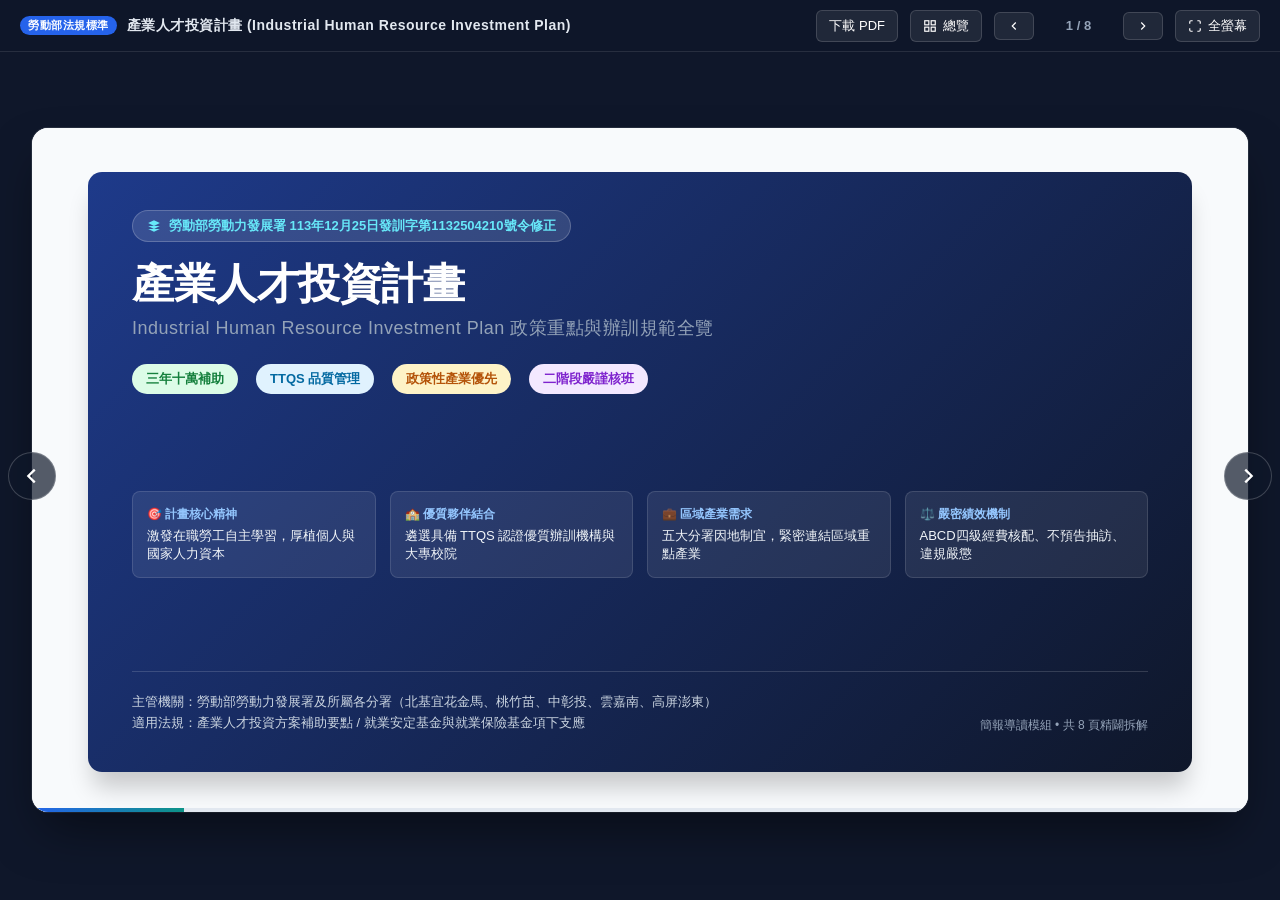
==== commit 4dd5375b: "加入簡報 PDF 下載功能" ====
--- a/slides.html
+++ b/slides.html
@@ -603,6 +603,7 @@
       <span>產業人才投資計畫 (Industrial Human Resource Investment Plan)</span>
     </div>
     <div class="top-nav">
+      <a class="btn-icon" href="./slides.pdf" download="產業人才投資計畫-簡報.pdf" style="text-decoration:none" aria-label="下載 8 頁簡報 PDF">下載 PDF</a>
       <button class="btn-icon" onclick="toggleOverview()" title="投影片總覽 (快捷鍵: O 或 Esc)">
         <svg width="14" height="14" viewBox="0 0 24 24" fill="none" stroke="currentColor" stroke-width="2"><rect x="3" y="3" width="7" height="7"></rect><rect x="14" y="3" width="7" height="7"></rect><rect x="14" y="14" width="7" height="7"></rect><rect x="3" y="14" width="7" height="7"></rect></svg>
         總覽
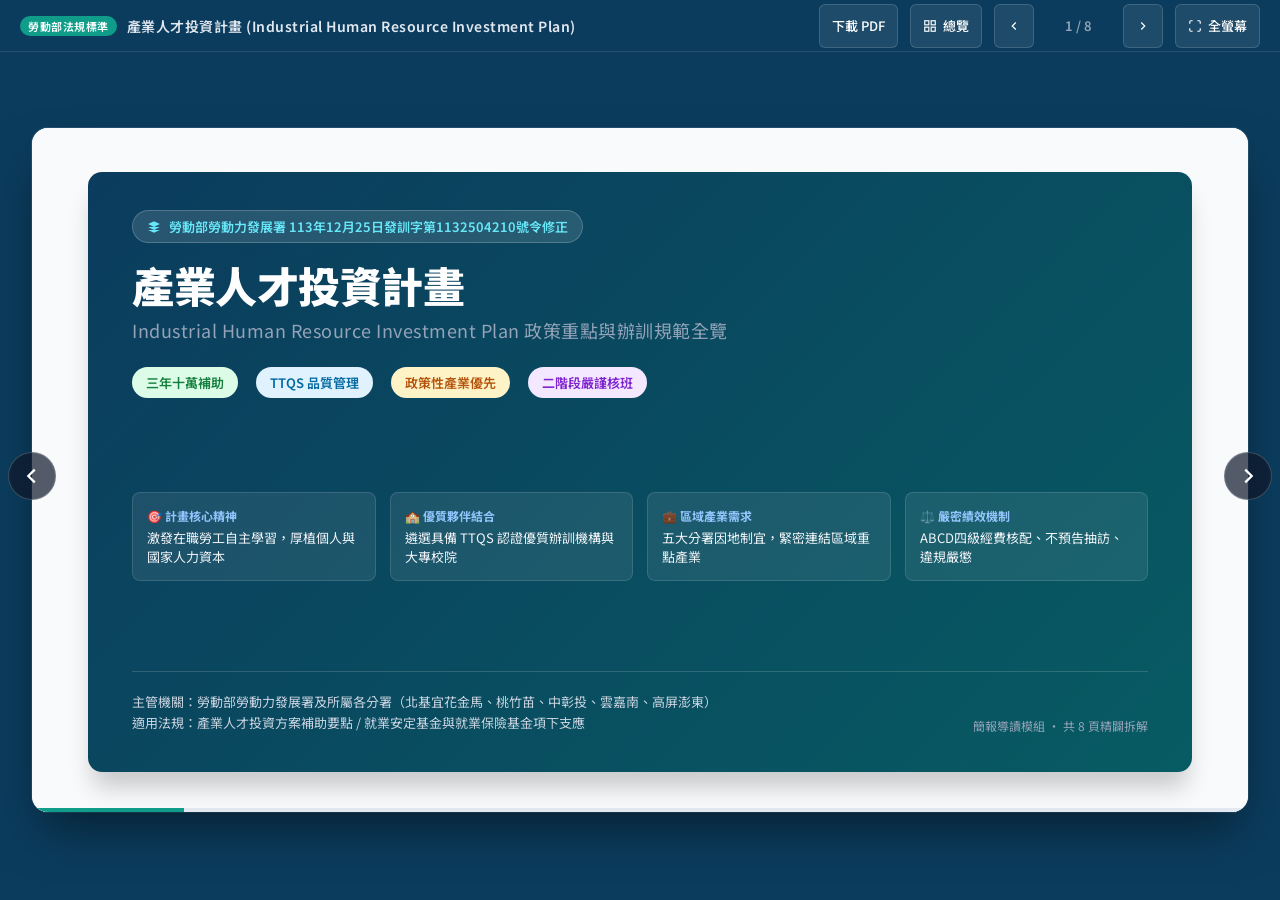
==== commit 46c60f32: "套用綠藍配色與 Noto Sans TC 並支援手機排版" ====
--- a/slides.html
+++ b/slides.html
@@ -4,12 +4,15 @@
   <meta charset="UTF-8">
   <meta name="viewport" content="width=device-width, initial-scale=1.0">
   <title>產業人才投資計畫 (Industrial Human Resource Investment Plan) - 核心重點與實務全覽</title>
+  <link rel="preconnect" href="https://fonts.googleapis.com">
+  <link rel="preconnect" href="https://fonts.gstatic.com" crossorigin>
+  <link href="https://fonts.googleapis.com/css2?family=Noto+Sans+TC:wght@400;500;600;700;800;900&display=swap" rel="stylesheet">
   <style>
     :root {
-      --primary: #1e3a8a;
+      --primary: #0B3C5D;
       --primary-light: #3b82f6;
       --primary-dark: #172554;
-      --accent: #0d9488;
+      --accent: #0F9D8A;
       --accent-light: #14b8a6;
       --warning: #f59e0b;
       --danger: #ef4444;
@@ -29,7 +32,7 @@
     }
 
     body {
-      font-family: -apple-system, BlinkMacSystemFont, "Segoe UI", Roboto, "PingFang TC", "Microsoft JhengHei", "Noto Sans TC", sans-serif;
+      font-family: "Noto Sans TC", "Microsoft JhengHei", sans-serif;
       background-color: var(--bg-dark);
       color: var(--text-main);
       overflow: hidden;
@@ -63,7 +66,7 @@
     }
 
     .top-title .badge {
-      background: #2563eb;
+      background: #0F9D8A;
       color: #fff;
       font-size: 11px;
       padding: 2px 8px;
@@ -163,7 +166,7 @@
 
     .progress-bar {
       height: 100%;
-      background: linear-gradient(90deg, #2563eb, #0d9488);
+      background: linear-gradient(90deg, #0F9D8A, #0F9D8A);
       width: 12.5%;
       transition: width 0.3s ease;
     }
@@ -181,7 +184,7 @@
     .slide-header .tagline {
       font-size: 13px;
       font-weight: 700;
-      color: #2563eb;
+      color: #0F9D8A;
       letter-spacing: 1px;
       text-transform: uppercase;
       margin-bottom: 4px;
@@ -264,11 +267,11 @@
     }
 
     .card-primary {
-      border-top: 4px solid #2563eb;
+      border-top: 4px solid #0F9D8A;
     }
 
     .card-accent {
-      border-top: 4px solid #0d9488;
+      border-top: 4px solid #0F9D8A;
     }
 
     .card-warning {
@@ -309,7 +312,7 @@
       content: "•";
       position: absolute;
       left: 2px;
-      color: #2563eb;
+      color: #0F9D8A;
       font-weight: bold;
       font-size: 18px;
       line-height: 1;
@@ -419,7 +422,7 @@
     .timeline-step {
       font-size: 11px;
       font-weight: 700;
-      color: #2563eb;
+      color: #0F9D8A;
       text-transform: uppercase;
       margin-bottom: 4px;
     }
@@ -439,7 +442,7 @@
 
     /* Slide 1 Hero Banner */
     .hero-banner {
-      background: linear-gradient(135deg, #1e3a8a 0%, #0f172a 100%);
+      background: linear-gradient(135deg, #0B3C5D 0%, #0f172a 100%);
       color: #ffffff;
       border-radius: 14px;
       padding: 38px 44px;
@@ -544,7 +547,7 @@
     }
 
     .overview-thumb.current {
-      border-color: #2563eb;
+      border-color: #0F9D8A;
       box-shadow: 0 0 0 3px rgba(37, 99, 235, 0.4);
     }
 
@@ -592,6 +595,58 @@
         box-sizing: border-box;
       }
     }
+    /* Course design system */
+    body { background: #0B3C5D; }
+    button, a { font-family: inherit; }
+    .top-bar { background: #0B3C5D; }
+    .top-title .badge, .card-primary { background-color: #0F9D8A; }
+    .card-primary { background-color: #fff; border-top-color: #0F9D8A; }
+    .card-accent { border-top-color: #0B3C5D; }
+    .slide-header .tagline, .list-styled li::before { color: #0F9D8A; }
+    .slide-header h2, .card-title { color: #0B3C5D; }
+    .hero-banner { background: linear-gradient(135deg, #0B3C5D, #075b63); }
+    .progress-bar { background: #0F9D8A; }
+    .btn-icon:hover, .nav-arrow:hover { background: #0F9D8A; }
+    .btn-icon { min-height: 44px; }
+    .btn-icon:focus-visible, .overview-thumb:focus-visible { outline: 3px solid #5eead4; outline-offset: 3px; }
+    @media screen and (max-width: 900px) {
+      body { height: auto; min-height: 100dvh; overflow: auto; }
+      .top-bar { height: auto; padding: 12px 16px; flex-wrap: wrap; gap: 12px; position: sticky; top: 0; }
+      .top-title { width: 100%; min-width: 0; font-size: 12px; }
+      .top-title > span:last-child { overflow-wrap: anywhere; }
+      .top-nav { width: 100%; justify-content: space-between; gap: 4px; flex-wrap: wrap; }
+      .btn-icon { padding: 8px; font-size: 12px; white-space: nowrap; }
+      .slide-counter { min-width: 42px; }
+      .stage { display: block; padding: 12px; }
+      .slide-viewport { aspect-ratio: auto; height: auto; max-height: none; border-radius: 12px; }
+      .slide { position: relative; height: auto; min-height: calc(100dvh - 160px); padding: 24px 18px; overflow: visible; transform: none; }
+      .slide-header { align-items: flex-start; gap: 8px; margin-bottom: 20px; }
+      .slide-header h2 { font-size: 23px; line-height: 1.5; }
+      .slide-header .tagline { font-size: 11px; overflow-wrap: anywhere; }
+      .slide-header .slide-num-tag { font-size: 22px; }
+      .slide-content { flex: none; justify-content: flex-start; gap: 16px; min-width: 0; width: 100%; }
+      .grid-2, .grid-3, .grid-4, .hero-banner [style*="grid-template-columns"] { grid-template-columns: minmax(0, 1fr) !important; }
+      .card { min-width: 0; max-width: 100%; padding: 18px; }
+      .card-body { font-size: 14px; line-height: 1.8; }
+      .hero-banner { padding: 24px 18px; min-height: auto; height: auto; gap: 24px; }
+      .hero-title { font-size: 32px; line-height: 1.4; }
+      .hero-subtitle { font-size: 16px; }
+      .hero-banner .pill { flex: 0 0 auto; white-space: nowrap; }
+      .hero-banner [style*="display: flex"], .hero-banner [style*="display:flex"] { flex-wrap: wrap; gap: 8px; }
+      .slide-content > *, .slide-header > * { min-width: 0; }
+      .slide-content [style*="display: flex"], .slide-content [style*="display:flex"] { flex-wrap: wrap; gap: 8px; }
+      .hero-banner > div:last-child { flex-wrap: wrap; gap: 16px; }
+      .slide > div:last-child { flex-wrap: wrap; gap: 12px; }
+      .table-custom { display: block; max-width: 100%; overflow-x: auto; }
+      .table-custom th, .table-custom td { min-width: 110px; }
+      .timeline { flex-direction: column; gap: 12px; }
+      .timeline-item { min-width: 0; width: 100%; }
+      .timeline-item::after { display: none; }
+      .nav-arrow { display: none; }
+      .overview-modal { padding: 24px 16px; }
+      .overview-grid { grid-template-columns: repeat(2, minmax(0, 1fr)); gap: 12px; }
+    }
+    @media (prefers-reduced-motion: reduce) { *, *::before, *::after { transition: none !important; scroll-behavior: auto !important; } }
   </style>
 </head>
 <body>
@@ -732,11 +787,11 @@
                 <div style="font-size: 13px;">
                   <div style="display:flex; justify-content:space-between; padding: 6px 0; border-bottom: 1px dashed #cbd5e1;">
                     <strong>一般在職學員</strong>
-                    <span style="color:#2563eb; font-weight:700;">補助 80% (自付 20%)</span>
+                    <span style="color:#0F9D8A; font-weight:700;">補助 80% (自付 20%)</span>
                   </div>
                   <div style="display:flex; justify-content:space-between; padding: 6px 0;">
                     <strong>特定對象弱勢族群</strong>
-                    <span style="color:#0d9488; font-weight:700;">全額補助 100%</span>
+                    <span style="color:#0F9D8A; font-weight:700;">全額補助 100%</span>
                   </div>
                   <p style="font-size: 11.5px; color: #64748b; margin-top: 4px;">
                     ※ 3年計算自初次參訓開訓日起算，滿期後重新起算。
@@ -769,7 +824,7 @@
             <div>
               ⚠️ <strong>參訓禁忌</strong>：參加政府失業者職前訓練補助期間，不得重複申領本計畫補助（受訓中非自願失業除外）；授課時段重疊者以一班為限。
             </div>
-            <div style="font-weight: 600; color: #1e3a8a;">條文依據：第 5、6、7 點</div>
+            <div style="font-weight: 600; color: #0B3C5D;">條文依據：第 5、6、7 點</div>
           </div>
         </div>
       </div>
@@ -1001,7 +1056,7 @@
                   <tr>
                     <td><span class="pill" style="font-size: 14px; font-weight: 800;">B 級</span></td>
                     <td><strong>25% (不含) ~ 55% (含)</strong></td>
-                    <td style="color:#2563eb; font-weight: 800; font-size: 16px;">30% 總經費</td>
+                    <td style="color:#0F9D8A; font-weight: 800; font-size: 16px;">30% 總經費</td>
                     <td>表現良好穩定之主力辦訓單位</td>
                   </tr>
                   <tr>
@@ -1052,7 +1107,7 @@
                 <div style="margin-bottom: 12px; background: #f8fafc; padding: 10px; border-radius: 6px;">
                   <div style="display:flex; justify-content:space-between; font-weight:700;">
                     <span>1-1 開班率</span>
-                    <span style="color:#2563eb;">5%</span>
+                    <span style="color:#0F9D8A;">5%</span>
                   </div>
                   <div style="font-size: 12px; color: #64748b; margin-top: 2px;">
                     計算方式：實際開班數 / 核定總班數
@@ -1062,7 +1117,7 @@
                 <div style="background: #f8fafc; padding: 10px; border-radius: 6px;">
                   <div style="display:flex; justify-content:space-between; font-weight:700;">
                     <span>1-2 訓練人次達成率</span>
-                    <span style="color:#2563eb;">8%</span>
+                    <span style="color:#0F9D8A;">8%</span>
                   </div>
                   <div style="font-size: 12px; color: #64748b; margin-top: 2px;">
                     計算方式：實際開訓人次 / 核定總人次
@@ -1081,20 +1136,20 @@
                 <span class="pill pill-green">核心 67%</span>
               </div>
               <div class="card-body" style="font-size: 12.5px;">
-                <div style="border-left: 3px solid #0d9488; padding-left: 8px; margin-bottom: 8px;">
+                <div style="border-left: 3px solid #0F9D8A; padding-left: 8px; margin-bottom: 8px;">
                   <strong>2-1 資料建置及維護 (28%)</strong><br>
                   • 各項函送資料/登錄時效 (11%)<br>
                   • 資料內容及登錄正確性 (10%)<br>
                   • 訓練計畫變更項次數 (7%)
                 </div>
 
-                <div style="border-left: 3px solid #0d9488; padding-left: 8px; margin-bottom: 8px;">
+                <div style="border-left: 3px solid #0F9D8A; padding-left: 8px; margin-bottom: 8px;">
                   <strong>2-2 督導與考核 (34%)</strong><br>
                   • 學員管理規範落實 (4%)<br>
                   • <strong>課程辦理情形 (30%)</strong> (訪視稽核、現場巡查、教學落實)
                 </div>
 
-                <div style="border-left: 3px solid #0d9488; padding-left: 8px;">
+                <div style="border-left: 3px solid #0F9D8A; padding-left: 8px;">
                   <strong>2-3 計畫參與度 (5%)</strong><br>
                   • 說明會、訓練及相關會議出席率 (5%)
                 </div>
@@ -1236,12 +1291,12 @@
             </div>
             <div class="timeline-item">
               <div class="timeline-step">階段 3 • 開訓報備</div>
-              <div class="timeline-title" style="color:#2563eb;">開訓後 14 日內</div>
+              <div class="timeline-title" style="color:#0F9D8A;">開訓後 14 日內</div>
               <div class="timeline-desc">函送開班學員名冊、投保狀況檢核表、契約書影本及全額補助證明等送轄區分署備查。</div>
             </div>
             <div class="timeline-item">
               <div class="timeline-step">階段 4 • 結訓請領</div>
-              <div class="timeline-title" style="color:#0d9488;">結訓後 21 日內</div>
+              <div class="timeline-title" style="color:#0F9D8A;">結訓後 21 日內</div>
               <div class="timeline-desc">函送出席紀錄、發票收據、簽到退與日誌、結訓證書影本，分署審核直撥學員個人帳戶。</div>
             </div>
           </div>
@@ -1323,6 +1378,7 @@
       if (index > totalSlides) index = totalSlides;
 
       currentSlide = index;
+      if (window.matchMedia('(max-width: 900px)').matches) window.scrollTo({top: 0, behavior: 'instant'});
 
       for (let i = 1; i <= totalSlides; i++) {
         const slide = document.getElementById(`slide-${i}`);
@@ -1436,3 +1492,4 @@
   </script>
 </body>
 </html>
+
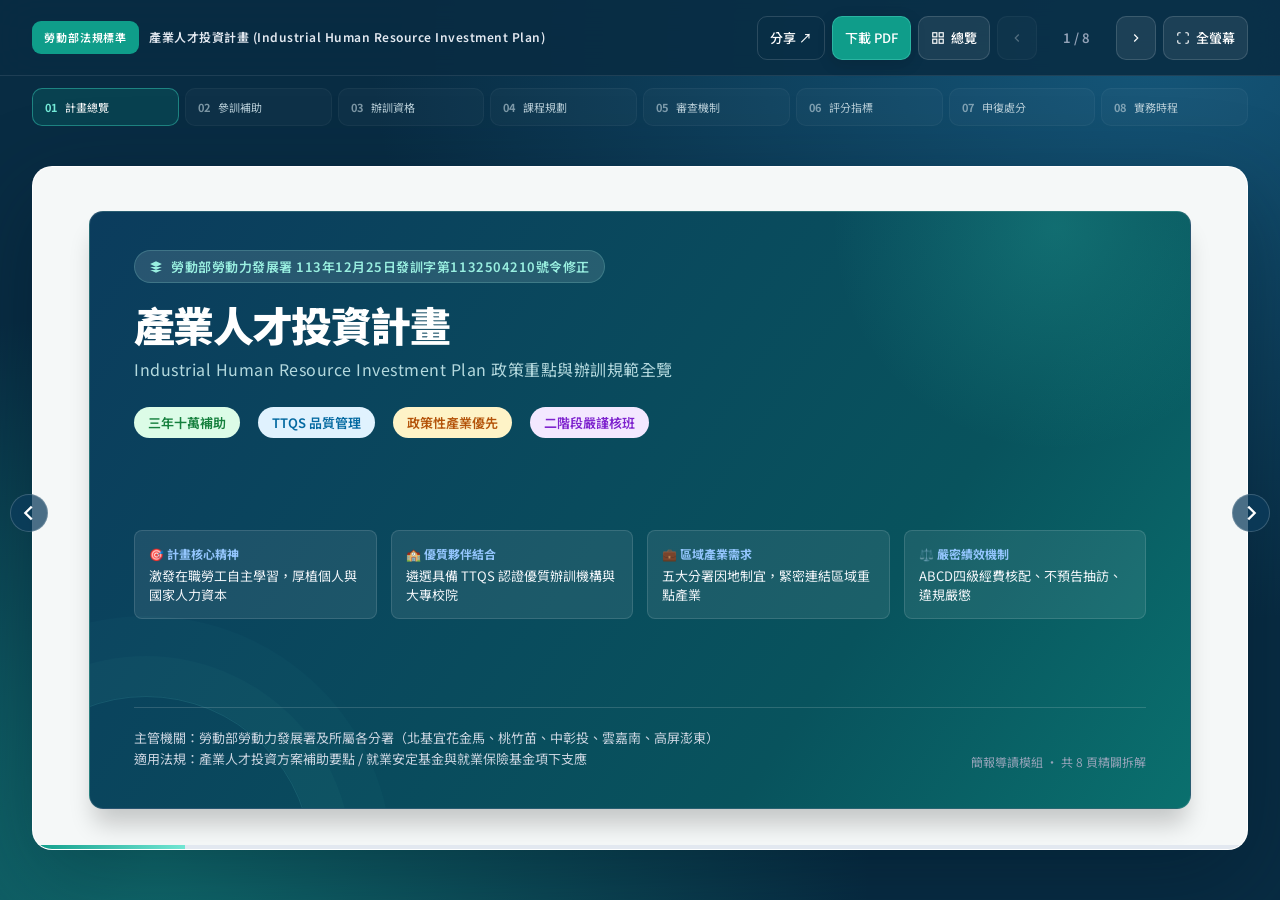
==== commit 9a788f2f: "改善簡報介面並加入章節導覽分享與動畫" ====
--- a/slides.html
+++ b/slides.html
@@ -7,6 +7,7 @@
   <link rel="preconnect" href="https://fonts.googleapis.com">
   <link rel="preconnect" href="https://fonts.gstatic.com" crossorigin>
   <link href="https://fonts.googleapis.com/css2?family=Noto+Sans+TC:wght@400;500;600;700;800;900&display=swap" rel="stylesheet">
+  <meta name="description" content="用 8 頁互動簡報掌握產業人才投資計畫：參訓補助、辦訓資格、審查與實務時程。支援手機閱讀與 PDF 下載。">
   <style>
     :root {
       --primary: #0B3C5D;
@@ -648,6 +649,7 @@
     }
     @media (prefers-reduced-motion: reduce) { *, *::before, *::after { transition: none !important; scroll-behavior: auto !important; } }
   </style>
+  <link rel="stylesheet" href="./experience.css">
 </head>
 <body>
 
@@ -658,6 +660,7 @@
       <span>產業人才投資計畫 (Industrial Human Resource Investment Plan)</span>
     </div>
     <div class="top-nav">
+      <button class="btn-icon share-button" onclick="sharePresentation()" title="分享這份簡報">分享 ↗</button>
       <a class="btn-icon" href="./slides.pdf" download="產業人才投資計畫-簡報.pdf" style="text-decoration:none" aria-label="下載 8 頁簡報 PDF">下載 PDF</a>
       <button class="btn-icon" onclick="toggleOverview()" title="投影片總覽 (快捷鍵: O 或 Esc)">
         <svg width="14" height="14" viewBox="0 0 24 24" fill="none" stroke="currentColor" stroke-width="2"><rect x="3" y="3" width="7" height="7"></rect><rect x="14" y="3" width="7" height="7"></rect><rect x="14" y="14" width="7" height="7"></rect><rect x="3" y="14" width="7" height="7"></rect></svg>
@@ -677,6 +680,8 @@
     </div>
   </div>
 
+  <nav class="chapter-nav" aria-label="簡報章節" id="chapterNav"></nav>
+  <div class="share-toast" id="shareToast" role="status" aria-live="polite"></div>
   <!-- Stage -->
   <div class="stage">
     <!-- Floating Nav Arrows -->
@@ -1378,6 +1383,9 @@
       if (index > totalSlides) index = totalSlides;
 
       currentSlide = index;
+      document.querySelectorAll('.chapter-button').forEach((button, idx) => {
+        button.setAttribute('aria-current', idx + 1 === index ? 'step' : 'false');
+      });
       if (window.matchMedia('(max-width: 900px)').matches) window.scrollTo({top: 0, behavior: 'instant'});
 
       for (let i = 1; i <= totalSlides; i++) {
@@ -1385,14 +1393,18 @@
         if (slide) {
           if (i === currentSlide) {
             slide.classList.add('active');
+            slide.setAttribute('aria-hidden', 'false');
           } else {
             slide.classList.remove('active');
+            slide.setAttribute('aria-hidden', 'true');
           }
         }
       }
 
       document.getElementById('slideIndicator').innerText = `${currentSlide} / ${totalSlides}`;
       document.getElementById('progressBar').style.width = `${(currentSlide / totalSlides) * 100}%`;
+      document.querySelectorAll('[onclick="prevSlide()"]').forEach(el => { el.disabled = currentSlide === 1; });
+      document.querySelectorAll('[onclick="nextSlide()"]').forEach(el => { el.disabled = currentSlide === totalSlides; });
 
       // Update overview thumbnails
       const thumbs = document.querySelectorAll('.overview-thumb');
@@ -1432,6 +1444,25 @@
     function toggleOverview() {
       const modal = document.getElementById('overviewModal');
       modal.classList.toggle('active');
+      if (modal.classList.contains('active')) modal.querySelector('.overview-thumb')?.focus();
+    }
+
+    let toastTimer;
+    async function sharePresentation() {
+      const url = 'https://stigs0802.github.io/my-first-page/';
+      try {
+        if (navigator.share) await navigator.share({title: '產業人才投資計畫｜8 頁互動簡報', url});
+        else { await navigator.clipboard.writeText(url); showToast('連結已複製，可以分享給任何人'); }
+      } catch (error) {
+        if (error.name !== 'AbortError') { showToast('分享網址：' + url); }
+      }
+    }
+    function showToast(message) {
+      const toast = document.getElementById('shareToast');
+      toast.textContent = message;
+      toast.classList.add('visible');
+      clearTimeout(toastTimer);
+      toastTimer = setTimeout(() => toast.classList.remove('visible'), 4500);
     }
 
     function closeOverview(e) {
@@ -1447,6 +1478,13 @@
 
     // Keyboard navigation
     document.addEventListener('keydown', (e) => {
+      if (e.key === 'Escape' && document.getElementById('overviewModal').classList.contains('active')) { toggleOverview(); return; }
+      if (e.target.closest('button,a,input,textarea,select')) return;
+      if (['ArrowRight','ArrowLeft',' ','PageDown','PageUp','Home','End','Backspace'].includes(e.key)) e.preventDefault();
+      if (document.getElementById('overviewModal').classList.contains('active')) {
+        if (e.key === 'Escape') toggleOverview();
+        return;
+      }
       if (e.key === 'ArrowRight' || e.key === ' ' || e.key === 'PageDown') {
         nextSlide();
       } else if (e.key === 'ArrowLeft' || e.key === 'Backspace' || e.key === 'PageUp') {
@@ -1457,7 +1495,7 @@
         showSlide(totalSlides);
       } else if (e.key === 'f' || e.key === 'F') {
         toggleFullScreen();
-      } else if (e.key === 'o' || e.key === 'O' || e.key === 'Escape') {
+      } else if (e.key === 'o' || e.key === 'O') {
         toggleOverview();
       }
     });
@@ -1465,11 +1503,16 @@
     // Touch swipe navigation
     let touchStartX = 0;
     let touchEndX = 0;
+    let touchStartY = 0;
+    let touchTarget;
     document.addEventListener('touchstart', (e) => {
       touchStartX = e.changedTouches[0].screenX;
-    }, false);
+      touchStartY = e.changedTouches[0].screenY;
+      touchTarget = e.target;
+    }, {passive:true});
     document.addEventListener('touchend', (e) => {
       touchEndX = e.changedTouches[0].screenX;
+      if (touchTarget.closest('table,.overview-modal,.chapter-nav,a,button') || Math.abs(e.changedTouches[0].screenY - touchStartY) > Math.abs(touchEndX - touchStartX)) return;
       if (touchEndX < touchStartX - 50) nextSlide();
       if (touchEndX > touchStartX + 50) prevSlide();
     }, false);
@@ -1477,7 +1520,8 @@
     // Build overview thumbnails
     const overviewGrid = document.getElementById('overviewGrid');
     slideTitles.forEach((title, idx) => {
-      const thumb = document.createElement('div');
+      const thumb = document.createElement('button');
+      thumb.type = 'button';
       thumb.className = `overview-thumb ${idx + 1 === currentSlide ? 'current' : ''}`;
       thumb.onclick = () => goToSlide(idx + 1);
       thumb.innerHTML = `
@@ -1488,6 +1532,16 @@
     });
 
     // Initialize
+    const chapterNames = ['計畫總覽','參訓補助','辦訓資格','課程規劃','審查機制','評分指標','申復處分','實務時程'];
+    chapterNames.forEach((name, idx) => {
+      const button = document.createElement('button');
+      button.className = 'chapter-button';
+      button.type = 'button';
+      button.innerHTML = `<span class="chapter-number">${String(idx + 1).padStart(2, '0')}</span><span class="chapter-label">${name}</span>`;
+      button.setAttribute('aria-label', `第 ${idx + 1} 頁：${name}`);
+      button.onclick = () => goToSlide(idx + 1);
+      document.getElementById('chapterNav').appendChild(button);
+    });
     showSlide(1);
   </script>
 </body>
--- a/experience.css
+++ b/experience.css
@@ -0,0 +1,74 @@
+/* A quiet, editorial presentation with a sea-glass palette. */
+@media screen {
+  :root { --ease-out: cubic-bezier(.22,1,.36,1); }
+  body { background: radial-gradient(ellipse at 12% 95%,#116f70 0,transparent 45%),radial-gradient(ellipse at 90% 5%,#145679 0,transparent 48%),#082c43; }
+  .top-bar { height: 76px; padding: 0 32px; background: rgba(8,44,67,.88); border-bottom: 1px solid #ffffff18; backdrop-filter: blur(20px); }
+  .top-title { max-width: 52%; font-size: 12px; line-height: 1.7; }
+  .top-title .badge { flex-shrink: 0; padding: 7px 12px; border-radius: 9px; background: #0F9D8A; letter-spacing: .08em; }
+  .top-nav { gap: 7px; }
+  .btn-icon { border-radius: 10px; border-color: #ffffff24; transition: background .2s,transform .2s; }
+  .btn-icon:hover { transform: translateY(-2px); }
+  .btn-icon:disabled { opacity: .3; cursor: default; transform: none; }
+  .top-nav a[download] { background: #0F9D8A; border-color: #54dac666; box-shadow: 0 4px 16px #0002; }
+  .share-button { background: transparent; }
+  .chapter-nav { display:flex; gap: 6px; padding: 12px 32px 0; flex-shrink:0; }
+  .chapter-button { flex: 1; min-width: 0; display:flex; align-items:center; gap:8px; color:#b8ced8; background:#ffffff07; border:1px solid #ffffff0a; border-radius:10px; padding:10px 12px; font:inherit; cursor:pointer; transition: background .2s,border-color .2s,transform .2s; }
+  .chapter-number { font-size:11px; font-weight:700; opacity:.65; font-variant-numeric:tabular-nums; }
+  .chapter-label { font-size:11px; white-space:nowrap; }
+  .chapter-button:hover { background:#ffffff12; transform:translateY(-2px); }
+  .chapter-button[aria-current="step"] { color:#fff; background:#0F9D8A30; border-color:#38d0ba77; }
+  .chapter-button[aria-current="step"] .chapter-number { opacity:1; color:#75ead8; }
+  .chapter-button:focus-visible { outline:3px solid #75ead8; outline-offset:2px; }
+  .stage { min-height:0; padding:18px 32px 28px; }
+  .slide-viewport { max-height:calc(100dvh - 166px); border:1px solid #ffffff3b; border-radius:20px; box-shadow:0 30px 90px #00192766; }
+  .slide { background:#f5f8f8; }
+  .slide.active { animation:page-enter .55s var(--ease-out) both; }
+  .slide.active .card,.slide.active .timeline-item { animation:card-enter .65s var(--ease-out) both; }
+  .slide.active .card:nth-child(2),.slide.active .timeline-item:nth-child(2) { animation-delay:.07s; }
+  .slide.active .card:nth-child(3),.slide.active .timeline-item:nth-child(3) { animation-delay:.14s; }
+  .slide.active .card:nth-child(4),.slide.active .timeline-item:nth-child(4) { animation-delay:.21s; }
+  .slide-header { border-bottom:1px solid #0b3c5d20; }
+  .slide-header .tagline { font-size:10px; letter-spacing:.16em; margin-bottom:8px; }
+  .slide-header h2 { font-size:25px; line-height:1.4; }
+  .slide-header .slide-num-tag { font-size:38px; font-weight:500; color:#0f9d8a33; }
+  .card { box-shadow:0 3px 14px #0b3c5d06; border-radius:14px; transition:box-shadow .25s,transform .25s; }
+  .card:hover { box-shadow:0 9px 25px #0b3c5d12; transform:translateY(-3px); }
+  .hero-banner { position:relative; isolation:isolate; overflow:hidden; background:linear-gradient(125deg,#0B3C5D,#08535d 70%,#0a706e); border:1px solid #ffffff20; }
+  .hero-banner::before { content:""; position:absolute; z-index:-1; width:450px; height:450px; border-radius:50%; top:-210px; right:-90px; background:radial-gradient(circle,#35d9bd35,transparent 70%); animation:ambient-drift 12s ease-in-out infinite alternate; }
+  .hero-banner::after { content:""; position:absolute; z-index:-1; width:330px; height:330px; border:1px solid #75ead81f; border-radius:50%; bottom:-220px; left:-110px; box-shadow:0 0 0 40px #75ead807,0 0 0 80px #75ead805; }
+  .hero-title { font-size:clamp(32px,3.2vw,52px); letter-spacing:-.04em; background:linear-gradient(100deg,#fff 35%,#9cebdd); background-clip:text; }
+  .hero-eng { color:#b4d9de; font-size:16px; line-height:1.7; }
+  .hero-eyebrow { color:#99efe0; letter-spacing:.04em; border-color:#99efe033; }
+  .progress-bar { transition:width .5s var(--ease-out); background:linear-gradient(90deg,#0F9D8A,#71e6d3); }
+  .nav-arrow { width:38px; height:38px; border-color:#ffffff30; background:#0b3c5dbb; }
+  .nav-arrow.prev { left:10px; } .nav-arrow.next { right:10px; }
+  .overview-modal { background:#082c43ee; backdrop-filter:blur(18px); }
+  .overview-thumb { text-align:left; font:inherit; border-radius:14px; }
+  .overview-thumb:hover,.overview-thumb.current { border-color:#0F9D8A; }
+  .share-toast { position:fixed; z-index:500; left:50%; bottom:28px; max-width:calc(100% - 32px); width:max-content; transform:translate(-50%,12px); background:#0B3C5D; color:white; border:1px solid #75ead866; box-shadow:0 10px 32px #0003; padding:14px 20px; border-radius:14px; font-size:13px; opacity:0; visibility:hidden; transition:.2s; overflow-wrap:anywhere; }
+  .share-toast.visible { opacity:1; visibility:visible; transform:translate(-50%,0); }
+  @keyframes page-enter { from {opacity:0;transform:translateY(12px)} to {opacity:1;transform:translateY(0)} }
+  @keyframes card-enter { from {opacity:0;transform:translateY(16px)} to {opacity:1;transform:translateY(0)} }
+  @keyframes ambient-drift { to {transform:translate(-35px,35px) scale(1.15)} }
+}
+@media screen and (max-width:1100px) { .chapter-label { display:none; } .chapter-button { justify-content:center; } .top-title { max-width:45%; } }
+@media screen and (max-width:900px) {
+  .top-bar { height:auto; padding:12px 16px; gap:10px; }
+  .top-title { max-width:100%; font-size:11px; }
+  .top-title .badge { font-size:10px; }
+  .top-nav { gap:5px; justify-content:flex-start; }
+  .btn-icon { padding:8px 10px; }
+  .top-nav [onclick="toggleFullScreen()"] { display:none; }
+  .top-nav a[download] { margin-right:auto; }
+  .chapter-nav { padding:12px 12px 0; gap:5px; }
+  .chapter-button { padding:9px 0; }
+  .chapter-number { font-size:10px; }
+  .stage { padding:12px; }
+  .slide-viewport { max-height:none; border-radius:16px; }
+  .slide-header h2 { font-size:22px; }
+  .hero-title { font-size:32px; }
+  .hero-eng { font-size:15px; }
+  .card:hover { transform:none; }
+}
+@media print { .chapter-nav,.share-toast {display:none!important} }
+@media (prefers-reduced-motion:reduce) { *,*::before,*::after { animation:none!important;transition:none!important; } }
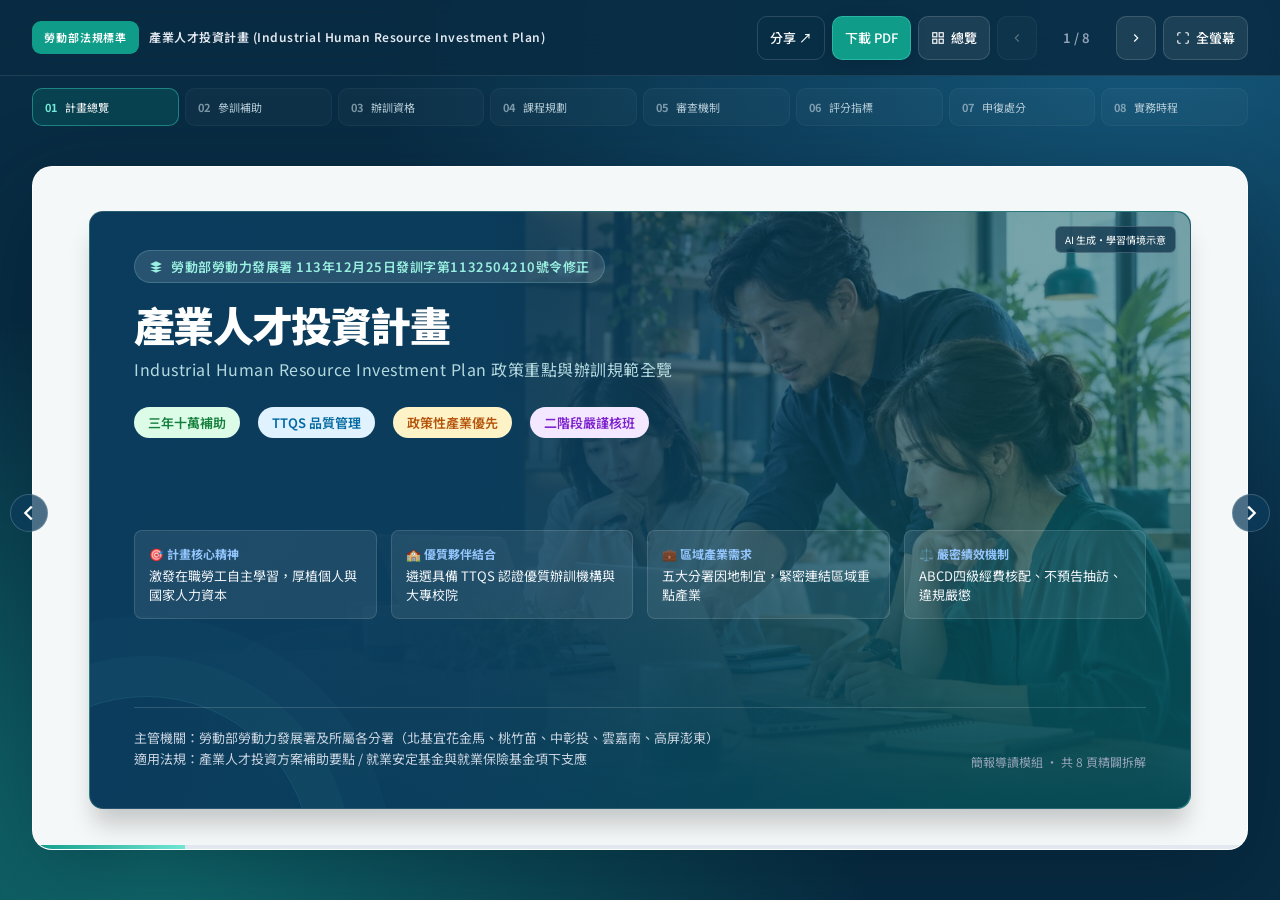
==== commit 73478139: "加入 AI 學習情境圖片並更新下載版 PDF" ====
--- a/slides.html
+++ b/slides.html
@@ -698,6 +698,10 @@
       <!-- SLIDE 1: 封面與核心架構 -->
       <div class="slide active" id="slide-1">
         <div class="hero-banner">
+          <figure class="hero-visual">
+            <img src="./assets/learning-hero.webp" alt="AI 生成示意：成人工作者在明亮教室共同使用筆電學習" width="1400" height="933" fetchpriority="high">
+            <figcaption>AI 生成・學習情境示意</figcaption>
+          </figure>
           <div>
             <div class="hero-eyebrow">
               <svg width="14" height="14" viewBox="0 0 24 24" fill="currentColor"><path d="M12 2L2 7l10 5 10-5-10-5zM2 17l10 5 10-5M2 12l10 5 10-5"/></svg>
@@ -1273,6 +1277,10 @@
 
       <!-- SLIDE 8: 辦訓單位全年度實務作業指南與時程檢核 -->
       <div class="slide" id="slide-8">
+        <figure class="learning-photo">
+          <img src="./assets/learning-workshop.webp" alt="AI 生成示意：講師引導成人學員進行數位技能實作" width="1400" height="933" loading="lazy" decoding="async">
+          <figcaption><strong>把知識帶回工作現場</strong><span>AI 生成・實作學習情境示意</span></figcaption>
+        </figure>
         <div class="slide-header">
           <div>
             <div class="tagline">Execution Timeline & Best Practices</div>
--- a/experience.css
+++ b/experience.css
@@ -1,4 +1,14 @@
 /* A quiet, editorial presentation with a sea-glass palette. */
+.hero-banner { position:relative; isolation:isolate; }
+.hero-visual { position:absolute; inset:0; z-index:-1; margin:0; overflow:hidden; border-radius:inherit; }
+.hero-visual img { width:100%; height:100%; object-fit:cover; object-position:center; opacity:.5; }
+.hero-visual::after { content:""; position:absolute; inset:0; background:linear-gradient(90deg,#0B3C5D 0%,#0B3C5Ddd 34%,#0B3C5D22 80%),linear-gradient(0deg,#064c53 0%,transparent 70%); }
+.hero-visual figcaption { position:absolute; z-index:1; right:14px; top:14px; color:#fff; background:#082c43b3; border:1px solid #ffffff33; padding:5px 9px; border-radius:6px; font:10px "Noto Sans TC",sans-serif; }
+.learning-photo { position:relative; margin:0 0 18px; flex-shrink:0; height:125px; border-radius:12px; overflow:hidden; background:linear-gradient(110deg,#0B3C5D,#075b63); }
+.learning-photo img { width:auto; max-width:50%; height:100%; object-fit:contain; margin-left:auto; display:block; }
+.learning-photo figcaption { position:absolute; top:50%; transform:translateY(-50%); left:24px; color:#fff; font:10px "Noto Sans TC",sans-serif; }
+.learning-photo figcaption strong { display:block; font-size:22px; margin-bottom:8px; }
+.learning-photo figcaption span { color:#b5e8e0; }
 @media screen {
   :root { --ease-out: cubic-bezier(.22,1,.36,1); }
   body { background: radial-gradient(ellipse at 12% 95%,#116f70 0,transparent 45%),radial-gradient(ellipse at 90% 5%,#145679 0,transparent 48%),#082c43; }
@@ -67,6 +77,13 @@
   .slide-viewport { max-height:none; border-radius:16px; }
   .slide-header h2 { font-size:22px; }
   .hero-title { font-size:32px; }
+  .hero-visual { position:relative; inset:auto; z-index:0; height:190px; flex-shrink:0; border-radius:10px; }
+  .hero-visual img { opacity:1; object-position:65% 45%; }
+  .hero-visual::after { display:none; }
+  .hero-visual figcaption { font-size:9px; }
+  .learning-photo { height:170px; }
+  .learning-photo img { width:100%; max-width:none; object-fit:cover; opacity:.55; }
+  .learning-photo figcaption { left:18px; }
   .hero-eng { font-size:15px; }
   .card:hover { transform:none; }
 }
